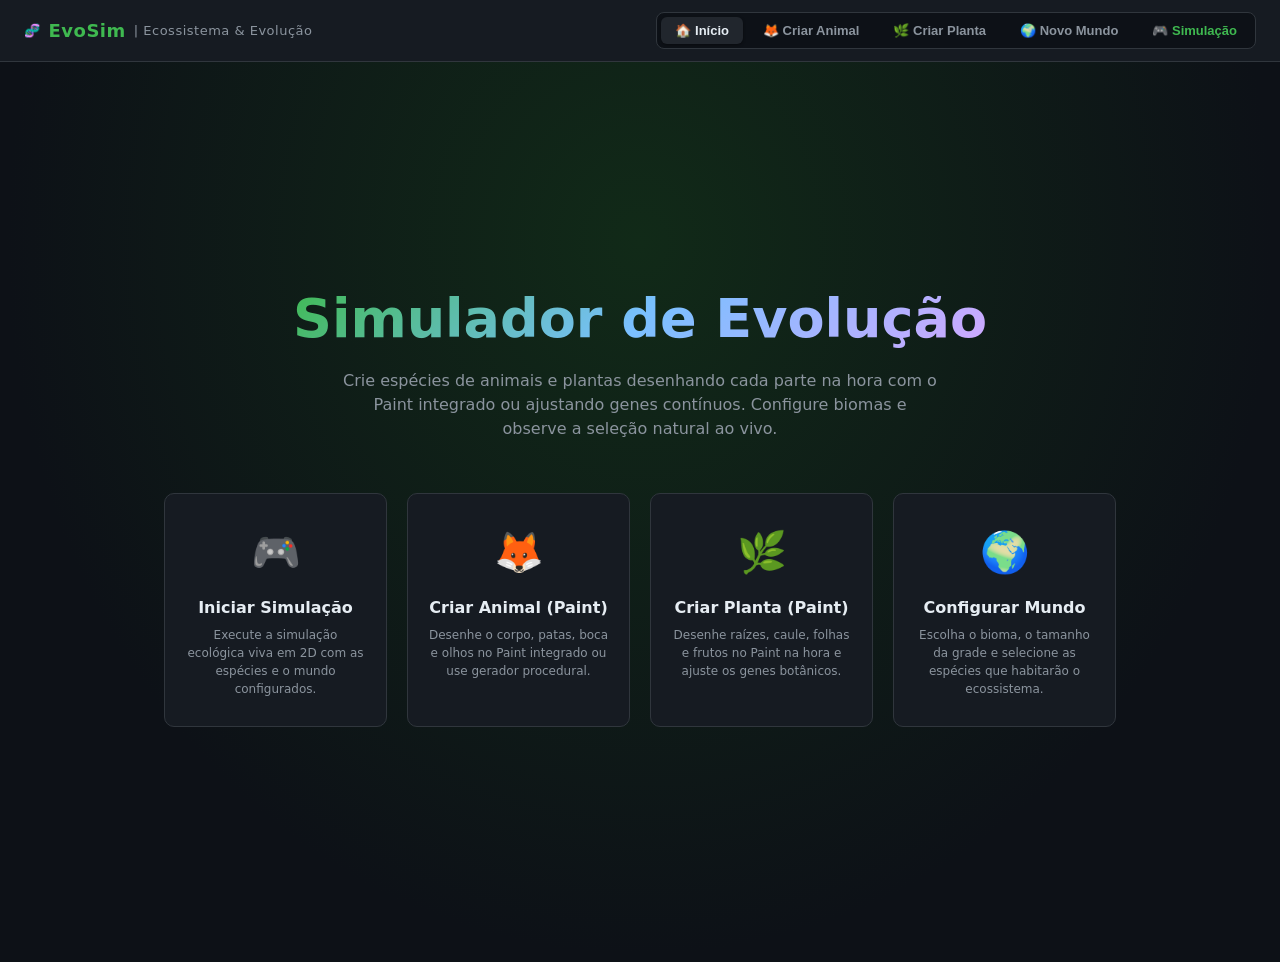
==== web/index.html @ 68567d99 "Adiciona projeto de simulacao de evolucao Co-authored-by: Copilot <223556219+Copilot@users.noreply.g" ====
<!DOCTYPE html>
<html lang="pt-BR">
<head>
  <meta charset="UTF-8" />
  <meta name="viewport" content="width=device-width, initial-scale=1.0" />
  <title>Simulador de Ecossistema e Evolução Natural</title>
  <link rel="stylesheet" href="css/style.css" />
</head>
<body>

  <!-- ════════════════════════════════════════════════
       BARRA DE NAVEGAÇÃO SUPERIOR
  ═════════════════════════════════════════════════ -->
  <header class="top-bar">
    <div class="logo" onclick="showPage('menu')">
      <span>🧬</span> EvoSim
      <span>| Ecossistema & Evolução</span>
    </div>

    <div class="spacer"></div>

    <nav class="nav-tabs">
      <button class="nav-tab-btn active" data-page="menu" onclick="showPage('menu')">
        🏠 Início
      </button>
      <button class="nav-tab-btn" data-page="species" onclick="showPage('species')">
        🦊 Criar Animal
      </button>
      <button class="nav-tab-btn" data-page="plants" onclick="showPage('plants')">
        🌿 Criar Planta
      </button>
      <button class="nav-tab-btn" data-page="world" onclick="showPage('world')">
        🌍 Novo Mundo
      </button>
      <button class="nav-tab-btn" data-page="simulation" onclick="showPage('simulation')" style="color:var(--accent);">
        🎮 Simulação
      </button>
    </nav>
  </header>

  <!-- ════════════════════════════════════════════════
       PÁGINA 1: MENU PRINCIPAL
  ═════════════════════════════════════════════════ -->
  <main id="page-menu" class="page active">
    <div class="menu-hero">
      <h1>Simulador de Evolução</h1>
      <p>Crie espécies de animais e plantas desenhando cada parte na hora com o Paint integrado ou ajustando genes contínuos. Configure biomas e observe a seleção natural ao vivo.</p>
    </div>

    <div class="menu-cards">
      <!-- Card Iniciar Simulação -->
      <div class="menu-card" style="--card-accent:#3fb950" onclick="showPage('simulation')">
        <span class="card-icon">🎮</span>
        <h3>Iniciar Simulação</h3>
        <p>Execute a simulação ecológica viva em 2D com as espécies e o mundo configurados.</p>
      </div>

      <!-- Card Animal -->
      <div class="menu-card" style="--card-accent:#79c0ff" onclick="showPage('species')">
        <span class="card-icon">🦊</span>
        <h3>Criar Animal (Paint)</h3>
        <p>Desenhe o corpo, patas, boca e olhos no Paint integrado ou use gerador procedural.</p>
      </div>

      <!-- Card Planta -->
      <div class="menu-card" style="--card-accent:#56d364" onclick="showPage('plants')">
        <span class="card-icon">🌿</span>
        <h3>Criar Planta (Paint)</h3>
        <p>Desenhe raízes, caule, folhas e frutos no Paint na hora e ajuste os genes botânicos.</p>
      </div>

      <!-- Card Mundo -->
      <div class="menu-card" style="--card-accent:#ffa657" onclick="showPage('world')">
        <span class="card-icon">🌍</span>
        <h3>Configurar Mundo</h3>
        <p>Escolha o bioma, o tamanho da grade e selecione as espécies que habitarão o ecossistema.</p>
      </div>
    </div>
  </main>

  <!-- ════════════════════════════════════════════════
       PÁGINA 2: CRIADOR DE ANIMAIS
  ═════════════════════════════════════════════════ -->
  <section id="page-species" class="page">
    <div class="creator-layout">

      <!-- PAINEL LATERAL -->
      <aside class="sidebar-panel">
        <div class="panel-subnav">
          <button id="btn-animal-tab-attrs" class="active" onclick="switchAnimalSidebarTab('attrs')">
            ⚙️ Atributos
          </button>
          <button id="btn-animal-tab-components" onclick="switchAnimalSidebarTab('components')">
            🎨 Desenhar Partes
          </button>
        </div>

        <div class="sidebar-scroll">

          <!-- SUB-ABA 1: ATRIBUTOS GENÉTICOS -->
          <div id="animal-tab-attrs">
            <div id="animal-attrs">

              <!-- Físico -->
              <div class="attr-group">
                <div class="attr-group-title">🔬 Físico & Metabolismo</div>
                <div class="attr-row">
                  <label>Tamanho <span>50%</span></label>
                  <input type="range" min="0.05" max="1" step="0.01" value="0.5" data-gene="size" />
                </div>
                <div class="attr-row">
                  <label>Velocidade <span>50%</span></label>
                  <input type="range" min="0.05" max="1" step="0.01" value="0.5" data-gene="speed" />
                </div>

                <div class="attr-row">
                  <label>Adaptação Aquática (Nadador) <span>15%</span></label>
                  <input type="range" min="0" max="1" step="0.01" value="0.15" data-gene="aquatic" />
                </div>
                <div class="attr-row">
                  <label>Percepção (Visão) <span>50%</span></label>
                  <input type="range" min="0.05" max="1" step="0.01" value="0.5" data-gene="perception" />
                </div>
                <div class="attr-row">
                  <label>Saúde / Resistência <span>50%</span></label>
                  <input type="range" min="0.05" max="1" step="0.01" value="0.5" data-gene="health" />
                </div>
              </div>

              <!-- Dieta Restrita (Soma 100%) -->
              <div class="attr-group">
                <div class="attr-group-title">🍖 Dieta e Eficiência Digestiva (Soma: <span id="diet-total-label" style="color:var(--accent);">100%</span>)</div>
                <div class="attr-row">
                  <label>Índice Carnívoro <span>30%</span></label>
                  <input type="range" min="0" max="1" step="0.01" value="0.3" data-diet="meat" oninput="updateStrictDietUI('meat', this.value)" />
                </div>
                <div class="attr-row">
                  <label>Índice Vegetal <span>60%</span></label>
                  <input type="range" min="0" max="1" step="0.01" value="0.6" data-diet="plant" oninput="updateStrictDietUI('plant', this.value)" />
                </div>
                <div class="attr-row">
                  <label>Índice Carroceiro (Carcaças) <span>10%</span></label>
                  <input type="range" min="0" max="1" step="0.01" value="0.1" data-diet="carcass" oninput="updateStrictDietUI('carcass', this.value)" />
                </div>
              </div>

              <!-- Comportamento -->
              <div class="attr-group">
                <div class="attr-group-title">🧠 Comportamento & Defesa</div>
                <div class="attr-row">
                  <label>Agressividade (Hipopótamo) <span>30%</span></label>
                  <input type="range" min="0" max="1" step="0.01" value="0.3" data-gene="aggression" />
                </div>
              </div>

              <!-- Reprodução -->
              <div class="attr-group">
                <div class="attr-group-title">🍼 Ciclo Reprodutivo</div>
                <div class="attr-row">
                  <label>Tempo de Gestação <span>40%</span></label>
                  <input type="range" min="0.1" max="1" step="0.01" value="0.4" data-gene="gestation" />
                </div>
                <div class="attr-row">
                  <label>Nº de Filhotes <span>40%</span></label>
                  <input type="range" min="0.1" max="1" step="0.01" value="0.4" data-gene="offspringCount" />
                </div>
              </div>

              <!-- Clima & Visual -->
              <div class="attr-group">
                <div class="attr-group-title">🌡️ Clima e Pigmentação</div>
                <div class="attr-row thermal">
                  <label>Tolerância Térmica <span>🌿 Neutro (0.00)</span></label>
                  <input type="range" min="-1" max="1" step="0.01" value="0" data-gene="thermal" />
                </div>
                <div class="attr-row">
                  <label>Matiz da Cor <span style="color:hsl(120,75%,65%)">120°</span></label>
                  <input type="range" min="0" max="360" step="1" value="120" data-gene="colorHue" />
                </div>
              </div>

            </div>
          </div>

          <!-- SUB-ABA 2: DESENHAR COMPONENTES (PAINT) -->
          <div id="animal-tab-components" style="display:none;">
            <p style="font-size:12px;color:var(--text-muted);margin-bottom:14px;line-height:1.4;">
              Clique em <strong>🎨 Desenhar</strong> para criar qualquer parte no Paint na hora! As partes desenhadas se adaptam dinamicamente aos genes do animal.
            </p>

            <!-- Componente: Corpo -->
            <div class="component-card">
              <div class="component-header">
                <span class="component-title">🟢 Corpo Central</span>
                <span style="font-size:11px;color:var(--accent);">Escalado por Tamanho</span>
              </div>
              <div class="component-body">
                <div class="component-preview-box" id="box-animal-body">
                  <span class="placeholder-icon">🎨</span>
                </div>
                <div class="component-actions">
                  <button class="btn btn-primary btn-sm" onclick="miniPaint.open('animal', 'body', 'Corpo Central')">
                    🎨 Desenhar no Paint
                  </button>
                  <label class="file-upload-btn">
                    📁 PNG
                    <input type="file" id="upload-animal-body" accept="image/*" />
                  </label>
                  <button class="btn btn-secondary btn-sm" onclick="clearComponentImage('animal', 'body')">✕</button>
                </div>
              </div>
            </div>

            <!-- Componente: Membros/Patas -->
            <div class="component-card">
              <div class="component-header">
                <span class="component-title">🦵 Membros / Patas</span>
                <span style="font-size:11px;color:var(--accent);">Escalado por Velocidade</span>
              </div>
              <div class="component-body">
                <div class="component-preview-box" id="box-animal-limbs">
                  <span class="placeholder-icon">🎨</span>
                </div>
                <div class="component-actions">
                  <button class="btn btn-primary btn-sm" onclick="miniPaint.open('animal', 'limbs', 'Membros e Patas')">
                    🎨 Desenhar no Paint
                  </button>
                  <label class="file-upload-btn">
                    📁 PNG
                    <input type="file" id="upload-animal-limbs" accept="image/*" />
                  </label>
                  <button class="btn btn-secondary btn-sm" onclick="clearComponentImage('animal', 'limbs')">✕</button>
                </div>
              </div>
            </div>

            <!-- Componente: Boca/Mandíbula -->
            <div class="component-card">
              <div class="component-header">
                <span class="component-title">👄 Mandíbula / Boca</span>
                <span style="font-size:11px;color:var(--accent);">Escalado por Dieta Carnívora</span>
              </div>
              <div class="component-body">
                <div class="component-preview-box" id="box-animal-jaw">
                  <span class="placeholder-icon">🎨</span>
                </div>
                <div class="component-actions">
                  <button class="btn btn-primary btn-sm" onclick="miniPaint.open('animal', 'jaw', 'Mandíbula e Boca')">
                    🎨 Desenhar no Paint
                  </button>
                  <label class="file-upload-btn">
                    📁 PNG
                    <input type="file" id="upload-animal-jaw" accept="image/*" />
                  </label>
                  <button class="btn btn-secondary btn-sm" onclick="clearComponentImage('animal', 'jaw')">✕</button>
                </div>
              </div>
            </div>

            <!-- Componente: Olhos -->
            <div class="component-card">
              <div class="component-header">
                <span class="component-title">👀 Olhos</span>
                <span style="font-size:11px;color:var(--accent);">Escalado por Percepção</span>
              </div>
              <div class="component-body">
                <div class="component-preview-box" id="box-animal-eyes">
                  <span class="placeholder-icon">🎨</span>
                </div>
                <div class="component-actions">
                  <button class="btn btn-primary btn-sm" onclick="miniPaint.open('animal', 'eyes', 'Olhos')">
                    🎨 Desenhar no Paint
                  </button>
                  <label class="file-upload-btn">
                    📁 PNG
                    <input type="file" id="upload-animal-eyes" accept="image/*" />
                  </label>
                  <button class="btn btn-secondary btn-sm" onclick="clearComponentImage('animal', 'eyes')">✕</button>
                </div>
              </div>
            </div>

            <!-- Componente: Detalhes -->
            <div class="component-card">
              <div class="component-header">
                <span class="component-title">✨ Cobertura / Espinhos</span>
                <span style="font-size:11px;color:var(--accent);">Escalado por Agressividade/Clima</span>
              </div>
              <div class="component-body">
                <div class="component-preview-box" id="box-animal-detail">
                  <span class="placeholder-icon">🎨</span>
                </div>
                <div class="component-actions">
                  <button class="btn btn-primary btn-sm" onclick="miniPaint.open('animal', 'detail', 'Espinhos e Cobertura')">
                    🎨 Desenhar no Paint
                  </button>
                  <label class="file-upload-btn">
                    📁 PNG
                    <input type="file" id="upload-animal-detail" accept="image/*" />
                  </label>
                  <button class="btn btn-secondary btn-sm" onclick="clearComponentImage('animal', 'detail')">✕</button>
                </div>
              </div>
            </div>

          </div>

        </div>

        <!-- CATÁLOGO DE ANIMAIS SALVOS -->
        <div class="saved-section">
          <div class="saved-section-title">
            <span>💾 Animais Salvos</span>
            <span style="color:var(--accent);cursor:pointer;" onclick="randomizeAnimalGenes()">🎲 Sortear</span>
          </div>
          <div class="saved-list" id="saved-animals-list"></div>
        </div>
      </aside>

      <!-- ÁREA DE VISUALIZAÇÃO (CANVAS) -->
      <main class="creator-main">
        <div class="canvas-viewport">
          <span class="canvas-badge">Preview em Tempo Real</span>
          <canvas id="animal-canvas" width="520" height="420"></canvas>
        </div>

        <!-- RODAPÉ DE AÇÕES -->
        <footer class="creator-footer">
          <input type="text" id="animal-name" placeholder="Nome da espécie animal (ex: Predador das Sombras)" maxlength="40" />
          <button class="btn btn-primary" onclick="saveAnimalSpecies()">💾 Salvar Animal</button>
          <button class="btn btn-secondary" onclick="exportAnimalPNG()">🖼️ Exportar Sprite PNG</button>
          <button class="btn btn-secondary btn-sm" onclick="resetAnimalGenes()">🔄 Reset</button>
        </footer>
      </main>

    </div>
  </section>

  <!-- ════════════════════════════════════════════════
       PÁGINA 3: CRIADOR DE PLANTAS
  ═════════════════════════════════════════════════ -->
  <section id="page-plants" class="page">
    <div class="creator-layout">

      <!-- PAINEL LATERAL BOTÂNICO -->
      <aside class="sidebar-panel">
        <div class="panel-subnav">
          <button id="btn-plant-tab-attrs" class="active" onclick="switchPlantSidebarTab('attrs')">
            🌿 Atributos Botânicos
          </button>
          <button id="btn-plant-tab-components" onclick="switchPlantSidebarTab('components')">
            🎨 Desenhar Partes
          </button>
        </div>

        <div class="sidebar-scroll">

          <!-- SUB-ABA 1: GENES DAS PLANTAS -->
          <div id="plant-tab-attrs">
            <div id="plant-attrs">

              <div class="attr-group">
                <div class="attr-group-title">🌱 Morfologia & Crescimento</div>
                <div class="attr-row">
                  <label>Altura / Tamanho <span>50%</span></label>
                  <input type="range" min="0.1" max="1" step="0.01" value="0.5" data-gene="height" />
                </div>
                <div class="attr-row">
                  <label>Eficiência de Raiz (Seca) <span>50%</span></label>
                  <input type="range" min="0.1" max="1" step="0.01" value="0.5" data-gene="rootEfficiency" />
                </div>
                <div class="attr-row">
                  <label>Velocidade de Crescimento <span>50%</span></label>
                  <input type="range" min="0.1" max="1" step="0.01" value="0.5" data-gene="growthSpeed" />
                </div>
              </div>

              <div class="attr-group">
                <div class="attr-group-title">🛡️ Defesa & Adaptação</div>
                <div class="attr-row">
                  <label>Defesa (Espinhos / Toxina) <span>30%</span></label>
                  <input type="range" min="0" max="1" step="0.01" value="0.3" data-gene="defense" />
                </div>
                <div class="attr-row">
                  <label>Resistência a Parasitas <span>50%</span></label>
                  <input type="range" min="0.1" max="1" step="0.01" value="0.5" data-gene="parasiteResistance" />
                </div>
              </div>

              <div class="attr-group">
                <div class="attr-group-title">🍎 Reprodução & Frutos</div>
                <div class="attr-row">
                  <label>Atratividade do Fruto <span>40%</span></label>
                  <input type="range" min="0" max="1" step="0.01" value="0.4" data-gene="fruitAttraction" />
                </div>
              </div>

              <div class="attr-group">
                <div class="attr-group-title">🌡️ Clima & Pigmentação</div>
                <div class="attr-row thermal">
                  <label>Tolerância Térmica <span>🌿 Neutro (0.00)</span></label>
                  <input type="range" min="-1" max="1" step="0.01" value="0" data-gene="thermal" />
                </div>
                <div class="attr-row">
                  <label>Matiz da Folhagem <span style="color:hsl(110,75%,65%)">110°</span></label>
                  <input type="range" min="0" max="360" step="1" value="110" data-gene="colorHue" />
                </div>
              </div>

            </div>
          </div>

          <!-- SUB-ABA 2: DESENHAR COMPONENTES DA PLANTA (PAINT) -->
          <div id="plant-tab-components" style="display:none;">
            <p style="font-size:12px;color:var(--text-muted);margin-bottom:14px;line-height:1.4;">
              Desenhe partes botânicas exclusivas no Paint na hora! As imagens desenhadas serão escaladas conforme a altura, raízes e frutos definidos nos genes.
            </p>

            <!-- Raízes -->
            <div class="component-card">
              <div class="component-header">
                <span class="component-title">🌾 Raízes</span>
                <span style="font-size:11px;color:var(--accent);">Escalado por Eficiência de Raiz</span>
              </div>
              <div class="component-body">
                <div class="component-preview-box" id="box-plant-roots">
                  <span class="placeholder-icon">🌱</span>
                </div>
                <div class="component-actions">
                  <button class="btn btn-primary btn-sm" onclick="miniPaint.open('plant', 'roots', 'Raízes Subterrâneas')">
                    🎨 Desenhar no Paint
                  </button>
                  <label class="file-upload-btn">
                    📁 PNG
                    <input type="file" id="upload-plant-roots" accept="image/*" />
                  </label>
                  <button class="btn btn-secondary btn-sm" onclick="clearComponentImage('plant', 'roots')">✕</button>
                </div>
              </div>
            </div>

            <!-- Caule / Tronco -->
            <div class="component-card">
              <div class="component-header">
                <span class="component-title">🪵 Caule / Tronco</span>
                <span style="font-size:11px;color:var(--accent);">Escalado por Altura</span>
              </div>
              <div class="component-body">
                <div class="component-preview-box" id="box-plant-stem">
                  <span class="placeholder-icon">🌱</span>
                </div>
                <div class="component-actions">
                  <button class="btn btn-primary btn-sm" onclick="miniPaint.open('plant', 'stem', 'Caule e Tronco')">
                    🎨 Desenhar no Paint
                  </button>
                  <label class="file-upload-btn">
                    📁 PNG
                    <input type="file" id="upload-plant-stem" accept="image/*" />
                  </label>
                  <button class="btn btn-secondary btn-sm" onclick="clearComponentImage('plant', 'stem')">✕</button>
                </div>
              </div>
            </div>

            <!-- Folhas / Copa -->
            <div class="component-card">
              <div class="component-header">
                <span class="component-title">🍃 Folhas / Copa</span>
                <span style="font-size:11px;color:var(--accent);">Escalado por Altura e Matiz</span>
              </div>
              <div class="component-body">
                <div class="component-preview-box" id="box-plant-leaves">
                  <span class="placeholder-icon">🌱</span>
                </div>
                <div class="component-actions">
                  <button class="btn btn-primary btn-sm" onclick="miniPaint.open('plant', 'leaves', 'Folhas e Copa')">
                    🎨 Desenhar no Paint
                  </button>
                  <label class="file-upload-btn">
                    📁 PNG
                    <input type="file" id="upload-plant-leaves" accept="image/*" />
                  </label>
                  <button class="btn btn-secondary btn-sm" onclick="clearComponentImage('plant', 'leaves')">✕</button>
                </div>
              </div>
            </div>

            <!-- Espinhos -->
            <div class="component-card">
              <div class="component-header">
                <span class="component-title">🌵 Espinhos / Defesa</span>
                <span style="font-size:11px;color:var(--accent);">Escalado por Defesa</span>
              </div>
              <div class="component-body">
                <div class="component-preview-box" id="box-plant-thorns">
                  <span class="placeholder-icon">🌱</span>
                </div>
                <div class="component-actions">
                  <button class="btn btn-primary btn-sm" onclick="miniPaint.open('plant', 'thorns', 'Espinhos e Toxinas')">
                    🎨 Desenhar no Paint
                  </button>
                  <label class="file-upload-btn">
                    📁 PNG
                    <input type="file" id="upload-plant-thorns" accept="image/*" />
                  </label>
                  <button class="btn btn-secondary btn-sm" onclick="clearComponentImage('plant', 'thorns')">✕</button>
                </div>
              </div>
            </div>

            <!-- Frutos / Flores -->
            <div class="component-card">
              <div class="component-header">
                <span class="component-title">🍎 Frutos / Flores</span>
                <span style="font-size:11px;color:var(--accent);">Escalado por Atratividade</span>
              </div>
              <div class="component-body">
                <div class="component-preview-box" id="box-plant-fruit">
                  <span class="placeholder-icon">🌱</span>
                </div>
                <div class="component-actions">
                  <button class="btn btn-primary btn-sm" onclick="miniPaint.open('plant', 'fruit', 'Frutos e Flores')">
                    🎨 Desenhar no Paint
                  </button>
                  <label class="file-upload-btn">
                    📁 PNG
                    <input type="file" id="upload-plant-fruit" accept="image/*" />
                  </label>
                  <button class="btn btn-secondary btn-sm" onclick="clearComponentImage('plant', 'fruit')">✕</button>
                </div>
              </div>
            </div>

          </div>

        </div>

        <!-- CATÁLOGO DE PLANTAS SALVAS -->
        <div class="saved-section">
          <div class="saved-section-title">
            <span>💾 Plantas Salvas</span>
            <span style="color:var(--accent);cursor:pointer;" onclick="randomizePlantGenes()">🎲 Sortear</span>
          </div>
          <div class="saved-list" id="saved-plants-list"></div>
        </div>
      </aside>

      <!-- ÁREA DE PREVIEW DA PLANTA -->
      <main class="creator-main">
        <div class="canvas-viewport">
          <span class="canvas-badge">Preview Botânico</span>
          <canvas id="plant-canvas" width="520" height="420"></canvas>
        </div>

        <!-- RODAPÉ -->
        <footer class="creator-footer">
          <input type="text" id="plant-name" placeholder="Nome da planta (ex: Carvalho Espinhoso)" maxlength="40" />
          <button class="btn btn-primary" onclick="savePlantSpecies()">💾 Salvar Planta</button>
          <button class="btn btn-secondary" onclick="exportPlantPNG()">🖼️ Exportar Sprite PNG</button>
          <button class="btn btn-secondary btn-sm" onclick="resetPlantGenes()">🔄 Reset</button>
        </footer>
      </main>

    </div>
  </section>

  <!-- ════════════════════════════════════════════════
       PÁGINA 4: CONFIGURAÇÃO DE MUNDOS NOVOS
  ═════════════════════════════════════════════════ -->
  <section id="page-world" class="page">
    <div class="content">
      <div class="world-container">

        <h2 style="font-size:20px;font-weight:800;margin-bottom:8px;">🌍 Configurar Novo Mundo</h2>
        <p style="color:var(--text-muted);font-size:13px;margin-bottom:24px;">
          Selecione o bioma base, defina os parâmetros ambientais e selecione as espécies iniciais criadas que habitarão o ecossistema.
        </p>

        <!-- 1. BIOMAS -->
        <p style="font-size:12px;font-weight:700;color:var(--text-dim);text-transform:uppercase;letter-spacing:.8px;margin-bottom:12px;">
          1. Escolha o Bioma Inicial
        </p>
        <div class="world-grid" id="world-grid"></div>

        <!-- 2. PARÂMETROS AMBIENTAIS -->
        <div class="world-config">
          <h3>2. Parâmetros Ambientais</h3>

          <div class="cfg-row">
            <label>Tamanho da Grade 2D</label>
            <input type="range" id="world-size" min="20" max="300" value="50" step="5" />
            <span class="cfg-val" id="world-size-val">50</span>
            <span class="cfg-unit">células</span>
          </div>

          <div class="cfg-row">
            <label>Duração das Estações</label>
            <input type="range" id="world-season-length" min="30" max="360" value="120" step="10" />
            <span class="cfg-val" id="world-season-length-val">120</span>
            <span class="cfg-unit">ticks</span>
          </div>
        </div>

        <!-- 3. INDIVÍDUOS POR ESPÉCIE & CALIBRAÇÃO TRÓFICA -->
        <div class="world-config">
          <div style="display:flex;align-items:center;justify-content:space-between;margin-bottom:16px;flex-wrap:wrap;gap:10px;">
            <div style="display:flex;align-items:center;gap:12px;flex-wrap:wrap;">
              <h3 style="margin:0;">3. Quantidade de Indivíduos por Espécie</h3>
              <button type="button" class="btn btn-secondary btn-sm" onclick="autoBalanceTrophicPopulations()" style="border-color:var(--accent);color:var(--accent);">
                ⚖️ Auto-Equilíbrio Trófico
              </button>
            </div>
            <div style="display:flex;gap:12px;font-size:12px;">
              <span>🦊 Total Animais: <strong id="total-animals-badge" style="color:var(--accent);">0</strong></span>
              <span>🌿 Total Plantas: <strong id="total-plants-badge" style="color:var(--accent);">0</strong></span>
            </div>
          </div>

          <!-- SUB-SEÇÃO: ANIMAIS -->
          <div class="species-population-section" style="margin-bottom:24px;">
            <div class="species-section-header">
              <div class="species-section-title">
                <span>🦊 População de Animais</span>
                <span class="species-total-badge" id="subtotal-animals-badge">0 indivíduos</span>
              </div>
              <div class="species-quick-actions">
                <button type="button" class="btn-mini" onclick="adjustAllSpeciesCounts('animal', 5)">+5 Todos</button>
                <button type="button" class="btn-mini" onclick="adjustAllSpeciesCounts('animal', -5)">-5 Todos</button>
                <button type="button" class="btn-mini" onclick="resetSpeciesCountsToDefault('animal')">Padrão</button>
                <button type="button" class="btn-mini" onclick="zeroAllSpeciesCounts('animal')">Zerar</button>
              </div>
            </div>
            <div class="species-count-list" id="world-animals-counts-list"></div>
          </div>

          <!-- SUB-SEÇÃO: PLANTAS -->
          <div class="species-population-section">
            <div class="species-section-header">
              <div class="species-section-title">
                <span>🌿 População de Plantas</span>
                <span class="species-total-badge" id="subtotal-plants-badge">0 vegetais</span>
              </div>
              <div class="species-quick-actions">
                <button type="button" class="btn-mini" onclick="adjustAllSpeciesCounts('plant', 10)">+10 Todas</button>
                <button type="button" class="btn-mini" onclick="adjustAllSpeciesCounts('plant', -10)">-10 Todas</button>
                <button type="button" class="btn-mini" onclick="resetSpeciesCountsToDefault('plant')">Padrão</button>
                <button type="button" class="btn-mini" onclick="zeroAllSpeciesCounts('plant')">Zerar</button>
              </div>
            </div>
            <div class="species-count-list" id="world-plants-counts-list"></div>
          </div>

        </div>

        <!-- BOTÃO DE INICIAR -->
        <div style="display:flex;justify-content:center;padding:10px 0 30px;">
          <button class="btn btn-primary" style="font-size:15px;padding:12px 36px;" onclick="saveAndStartWorld()">
            🚀 Iniciar Simulação Agora
          </button>
        </div>

      </div>
    </div>
  </section>

  <!-- ════════════════════════════════════════════════
       PÁGINA 5: SIMULAÇÃO ECOLÓGICA EM TEMPO REAL
  ═════════════════════════════════════════════════ -->
  <section id="page-simulation" class="page">
    <!-- BARRA DE CONTROLE DA SIMULAÇÃO -->
    <div class="sim-header">
      <div class="sim-controls">
        <button id="btn-sim-play" class="btn btn-secondary btn-sm" onclick="togglePlayPause()">
          ⏸️ Pausar
        </button>

        <div class="speed-group">
          <button class="speed-btn active" data-speed="1" onclick="setSimSpeed(1)">1x</button>
          <button class="speed-btn" data-speed="2" onclick="setSimSpeed(2)">2x</button>
          <button class="speed-btn" data-speed="5" onclick="setSimSpeed(5)">5x</button>
          <button class="speed-btn" data-speed="10" onclick="setSimSpeed(10)">10x</button>
        </div>

        <!-- CONTROLES DE ZOOM E CÂMERA -->
        <div class="zoom-group">
          <button class="btn btn-secondary btn-sm" onclick="simCamera.zoomOut()" title="Diminuir Zoom">🔍 -</button>
          <span class="zoom-badge" id="sim-zoom-badge">100%</span>
          <button class="btn btn-secondary btn-sm" onclick="simCamera.zoomIn()" title="Aumentar Zoom">🔍 +</button>
          <button class="btn btn-secondary btn-sm" onclick="simCamera.fitToScreen()" title="Enquadrar Mapa">⛶ Ajustar</button>
          <button class="btn btn-secondary btn-sm" onclick="simCamera.resetZoom()" title="Tamanho Real (100%)">1:1</button>
        </div>

        <button class="btn btn-secondary btn-sm" onclick="analyticsModal.open('phylo')">
          🌳 Árvore Filogenética
        </button>
        <button class="btn btn-secondary btn-sm" onclick="analyticsModal.open('pop')">
          📊 Gráficos & Mutações
        </button>

        <button class="btn btn-secondary btn-sm" onclick="simFastForward()">
          ⏩ +50 Ticks
        </button>

        <button class="btn btn-secondary btn-sm" onclick="resetSimulation()">
          🔄 Reiniciar
        </button>
        <!-- BOTÃO DE ATIVAR/DESATIVAR GRADE -->
        <button id="btn-toggle-grid" class="btn btn-secondary btn-sm active" onclick="engine.toggleGridLines()" title="Ocultar/Exibir Linhas da Grade">
          🔲 Grade
        </button>
      </div>

      <div class="sim-badges">
        <span class="sim-badge" id="sim-season-badge">🌸 Primavera</span>
        <span class="sim-badge" id="sim-gen-badge">Geração 1</span>
      </div>

      <div class="sim-stats-strip">
        <span>🦊 Vivos: <strong id="stat-animals-count">0</strong></span>
        <span>🌿 Plantas: <strong id="stat-plants-count">0</strong></span>
        <span>🥩 Carcaças: <strong id="stat-carcasses-count">0</strong></span>
      </div>

      <button class="btn-back" onclick="showPage('menu')">← Menu</button>
    </div>

    <!-- CORPO DA SIMULAÇÃO -->
    <div class="sim-body">
      <!-- ÁREA DE CANVAS 2D -->
      <div class="sim-canvas-area">
        <canvas id="sim-canvas"></canvas>
      </div>

      <!-- PAINEL LATERAL DE INSPEÇÃO E LEGENDA -->
      <aside class="sim-sidebar">
        <h3>🔍 Inspetor de Entidades</h3>
        <div class="inspector-card" id="sim-inspector">
          <span style="color:var(--text-dim);font-size:12px;">Clique em um animal ou planta na tela para inspecionar seus genes, energia e comportamento em tempo real.</span>
        </div>

        <h3 style="margin-top:16px;">📊 Censo por Espécie</h3>
        <div class="species-census-box" id="sim-species-census">
          <span style="color:var(--text-dim);font-size:11px;">Carregando censo populacional...</span>
        </div>

        <h3 style="margin-top:16px;">📖 Guia Ecológico</h3>
        <div style="font-size:12px;color:var(--text-muted);display:flex;flex-direction:column;gap:8px;line-height:1.4;">
          <div><strong style="color:var(--text-main);">🌿 Herbívoros:</strong> Buscam plantas para se alimentar. Cuidado com sobrepastoreio: plantas pastadas até a raiz morrem!</div>
          <div><strong style="color:var(--text-main);">🐺 Carnívoros:</strong> Caçam presas ou comem carcaças. O canibalismo transmite Príons neurodegenerativos.</div>
          <div><strong style="color:var(--text-main);">🍼 Reprodução:</strong> Requer energia alta e gestação contínua. Em escassez de recursos, fêmeas abortam espontaneamente.</div>
          <div><strong style="color:var(--text-main);">🥩 Carcaças:</strong> Enriquecem o solo com biomassa que é mineralizada em nitrogênio para as plantas.</div>
          <div><strong style="color:var(--text-main);">❄️ Estações:</strong> O inverno reduz drasticamente o sol e a chuva, testando a resiliência térmica dos seres.</div>
        </div>
      </aside>
    </div>
  </section>

  <!-- ════════════════════════════════════════════════
       MODAL: MINI PAINT INTEGRADO
  ═════════════════════════════════════════════════ -->
  <div id="paint-modal" class="paint-modal-overlay">
    <div class="paint-dialog">
      <div class="paint-header">
        <h3 id="paint-modal-title">🎨 Desenhar Componente</h3>
        <button class="btn-back" onclick="miniPaint.close()">✕ Fechar</button>
      </div>

      <div class="paint-body">
        <div class="paint-canvas-wrapper">
          <canvas id="paint-canvas"></canvas>
        </div>

        <div class="paint-toolbox">
          <div>
            <div class="paint-toolbox-title">Ferramentas</div>
            <div class="paint-tools-row">
              <button class="paint-tool-btn active" data-tool="brush" onclick="miniPaint.setTool('brush')">
                ✏️ Pincel
              </button>
              <button class="paint-tool-btn" data-tool="eraser" onclick="miniPaint.setTool('eraser')">
                🧽 Borracha
              </button>
              <button class="paint-tool-btn" data-tool="fill" onclick="miniPaint.setTool('fill')">
                🪣 Balde
              </button>
            </div>
          </div>

          <div>
            <div class="paint-toolbox-title">Espessura do Traço</div>
            <div class="paint-sizes-row">
              <button class="paint-size-btn" data-size="1" onclick="miniPaint.setBrushSize(1)">1px</button>
              <button class="paint-size-btn active" data-size="3" onclick="miniPaint.setBrushSize(3)">3px</button>
              <button class="paint-size-btn" data-size="6" onclick="miniPaint.setBrushSize(6)">6px</button>
              <button class="paint-size-btn" data-size="12" onclick="miniPaint.setBrushSize(12)">12px</button>
            </div>
          </div>

          <div>
            <div class="paint-toolbox-title">Paleta de Cores</div>
            <div class="paint-palette">
              <div class="paint-palette-color" style="background:#3fb950" data-color="#3fb950" onclick="miniPaint.setColor('#3fb950')"></div>
              <div class="paint-palette-color" style="background:#238636" data-color="#238636" onclick="miniPaint.setColor('#238636')"></div>
              <div class="paint-palette-color" style="background:#8b5a2b" data-color="#8b5a2b" onclick="miniPaint.setColor('#8b5a2b')"></div>
              <div class="paint-palette-color" style="background:#4a2c11" data-color="#4a2c11" onclick="miniPaint.setColor('#4a2c11')"></div>
              <div class="paint-palette-color" style="background:#f78166" data-color="#f78166" onclick="miniPaint.setColor('#f78166')"></div>
              <div class="paint-palette-color" style="background:#da3633" data-color="#da3633" onclick="miniPaint.setColor('#da3633')"></div>
              <div class="paint-palette-color" style="background:#ffa657" data-color="#ffa657" onclick="miniPaint.setColor('#ffa657')"></div>
              <div class="paint-palette-color" style="background:#e3b341" data-color="#e3b341" onclick="miniPaint.setColor('#e3b341')"></div>
              <div class="paint-palette-color" style="background:#79c0ff" data-color="#79c0ff" onclick="miniPaint.setColor('#79c0ff')"></div>
              <div class="paint-palette-color" style="background:#1f6feb" data-color="#1f6feb" onclick="miniPaint.setColor('#1f6feb')"></div>
              <div class="paint-palette-color" style="background:#d2a8ff" data-color="#d2a8ff" onclick="miniPaint.setColor('#d2a8ff')"></div>
              <div class="paint-palette-color" style="background:#ffffff" data-color="#ffffff" onclick="miniPaint.setColor('#ffffff')"></div>
              <div class="paint-palette-color" style="background:#8b949e" data-color="#8b949e" onclick="miniPaint.setColor('#8b949e')"></div>
              <div class="paint-palette-color" style="background:#0d1117" data-color="#0d1117" onclick="miniPaint.setColor('#0d1117')"></div>
            </div>
            <div class="paint-color-custom">
              <input type="color" id="paint-color-picker" value="#3fb950" />
              <span style="font-size:11px;color:var(--text-muted);">Cor personalizada</span>
            </div>
          </div>

          <div style="display:flex;gap:8px;margin-top:6px;">
            <button class="btn btn-secondary btn-sm" onclick="miniPaint.undo()">↩️ Desfazer</button>
            <button class="btn btn-danger btn-sm" onclick="miniPaint.clear()">🗑️ Limpar</button>
          </div>
        </div>
      </div>

      <div class="paint-footer">
        <button class="btn btn-secondary btn-sm" onclick="miniPaint.close()">Cancelar</button>
        <button class="btn btn-primary" onclick="miniPaint.apply()">
          💾 Aplicar ao Componente
        </button>
      </div>
    </div>
  </div>

  <!-- ════════════════════════════════════════════════
       MODAL DE EXTINÇÃO POPULACIONAL (3 OPÇÕES CLARAS)
  ═════════════════════════════════════════════════ -->
  <div id="extinction-modal" class="extinction-modal-overlay">
    <div class="extinction-dialog">
      <h2>⚠️ Extinção de População</h2>
      <p>
        Todos os animais do ecossistema sucumbiram na <strong id="extinction-gen">1</strong>ª geração (após <span id="extinction-ticks">0</span> ticks de simulação).
        O colapso da teia trófica encerrou esta linhagem viva. O que deseja fazer a seguir?
      </p>
      <div class="extinction-actions">
        <button class="btn btn-primary" onclick="goToWorldCreatorFromExtinction()">
          🌍 Criar Novo Mundo
        </button>
        <button class="btn btn-secondary" onclick="resetSimulationFromExtinction()">
          🔄 Reiniciar Mundo
        </button>
        <button class="btn btn-secondary" onclick="viewAnalyticsFromExtinction()">
          📊 Observar Gráficos & Linhagens
        </button>
      </div>
    </div>
  </div>

  <!-- ════════════════════════════════════════════════
       MODAL DE CIÊNCIA: ÁRVORE FILOGENÉTICA E GRÁFICOS
  ═════════════════════════════════════════════════ -->
  <div id="analytics-modal" class="analytics-modal-overlay">
    <div class="analytics-dialog">
      <div class="analytics-header">
        <div class="analytics-tabs">
          <button class="analytics-tab-btn active" data-tab="phylo" onclick="analyticsModal.switchTab('phylo')">
            🌳 Árvore Filogenética
          </button>
          <button class="analytics-tab-btn" data-tab="pop" onclick="analyticsModal.switchTab('pop')">
            📈 Dinâmica Populacional
          </button>
          <button class="analytics-tab-btn" data-tab="genes" onclick="analyticsModal.switchTab('genes')">
            🧬 Trajetória de Genes & Mutações
          </button>
        </div>

        <div id="analytics-gene-selector-wrap" style="display:none;align-items:center;gap:8px;margin-left:auto;margin-right:16px;">
          <span style="font-size:11px;color:var(--text-muted);">Espécie:</span>
          <select id="analytics-gene-species-select" onchange="analyticsModal.onGeneSpeciesChange(this.value)" class="analytics-select"></select>
        </div>

        <button class="btn-back" onclick="analyticsModal.close()">✕ Fechar</button>
      </div>

      <div class="analytics-body">
        <canvas id="analytics-canvas" width="860" height="460"></canvas>
      </div>
    </div>
  </div>

  <!-- TOAST DE FEEDBACK -->
  <div id="toast"></div>

  <!-- SCRIPTS DO SISTEMA -->
  <script src="js/renderer.js"></script>
  <script src="js/paint.js"></script>
  <script src="js/simulation.js"></script>
  <script src="js/analytics.js"></script>
  <script src="js/app.js"></script>
</body>
</html>
---- web/css/style.css ----
/* ====================================================
   SIMULADOR DE EVOLUÇÃO — ESTILOS COMPLETOS
   ==================================================== */

*, *::before, *::after { box-sizing: border-box; margin: 0; padding: 0; }

:root {
  --bg-dark:     #0d1117;
  --bg-panel:    #161b22;
  --bg-card:     #21262d;
  --bg-hover:    #30363d;
  --border:      #30363d;
  --border-light:#484f58;
  --accent:      #3fb950;
  --accent-dim:  #238636;
  --accent-leaf: #56d364;
  --accent-hot:  #f78166;
  --accent-cold: #79c0ff;
  --accent-warm: #ffa657;
  --accent-purp: #d2a8ff;
  --text-main:   #e6edf3;
  --text-muted:  #8b949e;
  --text-dim:    #545d68;
  --radius:      10px;
  --shadow:      0 8px 30px rgba(0,0,0,0.5);
}

body {
  background: var(--bg-dark);
  color: var(--text-main);
  font-family: 'Segoe UI', system-ui, -apple-system, sans-serif;
  font-size: 14px;
  line-height: 1.5;
  min-height: 100vh;
  overflow-x: hidden;
}

/* ── Páginas ────────────────────────────────────────── */
.page { display: none; min-height: 100vh; }
.page.active { display: flex; flex-direction: column; }

/* ── Barra Superior ─────────────────────────────────── */
.top-bar {
  display: flex;
  align-items: center;
  gap: 14px;
  padding: 12px 24px;
  background: var(--bg-panel);
  border-bottom: 1px solid var(--border);
  position: sticky;
  top: 0;
  z-index: 100;
}
.top-bar .logo {
  font-size: 18px;
  font-weight: 800;
  color: var(--accent);
  letter-spacing: .5px;
  cursor: pointer;
  display: flex;
  align-items: center;
  gap: 8px;
}
.top-bar .logo span {
  color: var(--text-muted);
  font-weight: 400;
  font-size: 13px;
}
.top-bar .spacer { flex: 1; }

.nav-tabs {
  display: flex;
  gap: 6px;
  background: var(--bg-dark);
  padding: 4px;
  border-radius: 8px;
  border: 1px solid var(--border);
}
.nav-tab-btn {
  background: none;
  border: none;
  color: var(--text-muted);
  padding: 6px 14px;
  border-radius: 6px;
  font-size: 13px;
  font-weight: 600;
  cursor: pointer;
  transition: all .15s;
  display: flex;
  align-items: center;
  gap: 6px;
}
.nav-tab-btn:hover { color: var(--text-main); }
.nav-tab-btn.active {
  background: var(--bg-card);
  color: var(--text-main);
  box-shadow: 0 1px 3px rgba(0,0,0,0.4);
}

.btn-back {
  background: none;
  border: 1px solid var(--border);
  color: var(--text-muted);
  padding: 6px 14px;
  border-radius: 6px;
  cursor: pointer;
  font-size: 13px;
  transition: all .15s;
}
.btn-back:hover { border-color: var(--accent); color: var(--accent); }

/* ── Botões ─────────────────────────────────────────── */
.btn {
  display: inline-flex;
  align-items: center;
  justify-content: center;
  gap: 7px;
  padding: 8px 16px;
  border-radius: 8px;
  border: 1px solid transparent;
  cursor: pointer;
  font-size: 13px;
  font-weight: 600;
  transition: all .15s;
}
.btn-primary   { background: var(--accent-dim); color: #fff; }
.btn-primary:hover   { background: var(--accent); }
.btn-secondary { background: var(--bg-card); color: var(--text-main); border-color: var(--border); }
.btn-secondary:hover { border-color: var(--text-muted); background: var(--bg-hover); }
.btn-leaf      { background: #1f6feb; color: #fff; }
.btn-leaf:hover      { background: #388bfd; }
.btn-danger    { background: #490202; color: #f78166; border-color: #6e1111; }
.btn-danger:hover    { background: #6e1111; color: #fff; }
.btn-sm { padding: 5px 10px; font-size: 12px; }

/* ── MENU PRINCIPAL (HERO) ─────────────────────────── */
#page-menu {
  align-items: center;
  justify-content: center;
  background: radial-gradient(ellipse at 50% 20%, #112a18 0%, var(--bg-dark) 70%);
}

.menu-hero {
  text-align: center;
  padding: 40px 20px 32px;
}
.menu-hero h1 {
  font-size: clamp(32px, 6vw, 54px);
  font-weight: 900;
  background: linear-gradient(135deg, var(--accent) 0%, #79c0ff 50%, #d2a8ff 100%);
  -webkit-background-clip: text;
  -webkit-text-fill-color: transparent;
  background-clip: text;
  margin-bottom: 10px;
}
.menu-hero p {
  color: var(--text-muted);
  font-size: 16px;
  max-width: 600px;
  margin: 0 auto;
}

.menu-cards {
  display: flex;
  gap: 20px;
  flex-wrap: wrap;
  justify-content: center;
  padding: 20px 24px 60px;
  max-width: 1000px;
  width: 100%;
}

.menu-card {
  flex: 1;
  min-width: 220px;
  max-width: 240px;
  background: var(--bg-panel);
  border: 1px solid var(--border);
  border-radius: var(--radius);
  padding: 28px 20px;
  text-align: center;
  cursor: pointer;
  transition: all .2s cubic-bezier(0.16, 1, 0.3, 1);
  position: relative;
  overflow: hidden;
}
.menu-card::before {
  content: '';
  position: absolute;
  top: 0; left: 0; right: 0;
  height: 3px;
  background: var(--card-accent, var(--accent));
  opacity: 0;
  transition: opacity .2s;
}
.menu-card:hover {
  border-color: var(--card-accent, var(--accent));
  transform: translateY(-4px);
  box-shadow: var(--shadow);
}
.menu-card:hover::before { opacity: 1; }
.menu-card .card-icon { font-size: 40px; margin-bottom: 14px; display: block; }
.menu-card h3 { font-size: 16px; font-weight: 700; margin-bottom: 6px; }
.menu-card p  { font-size: 12px; color: var(--text-muted); line-height: 1.5; }

/* ── LAYOUT DE CRIAÇÃO (ESPECIES / PLANTAS) ────────── */
.creator-layout {
  display: grid;
  grid-template-columns: 380px 1fr;
  flex: 1;
  height: calc(100vh - 61px);
  overflow: hidden;
}

@media (max-width: 900px) {
  .creator-layout {
    grid-template-columns: 1fr;
    height: auto;
    overflow-y: auto;
  }
}

.sidebar-panel {
  background: var(--bg-panel);
  border-right: 1px solid var(--border);
  display: flex;
  flex-direction: column;
  height: 100%;
  overflow: hidden;
}

.panel-subnav {
  display: flex;
  border-bottom: 1px solid var(--border);
  background: var(--bg-dark);
}
.panel-subnav button {
  flex: 1;
  padding: 10px;
  background: none;
  border: none;
  color: var(--text-muted);
  font-size: 12px;
  font-weight: 700;
  text-transform: uppercase;
  letter-spacing: .6px;
  cursor: pointer;
  transition: all .15s;
  border-bottom: 2px solid transparent;
}
.panel-subnav button.active {
  color: var(--accent);
  border-bottom-color: var(--accent);
  background: var(--bg-panel);
}

.sidebar-scroll {
  flex: 1;
  overflow-y: auto;
  padding: 14px 18px;
}

.attr-group {
  margin-bottom: 18px;
}
.attr-group-title {
  font-size: 11px;
  font-weight: 700;
  color: var(--text-dim);
  text-transform: uppercase;
  letter-spacing: 1px;
  margin-bottom: 10px;
  display: flex;
  align-items: center;
  gap: 6px;
}
.attr-row {
  margin-bottom: 12px;
}
.attr-row label {
  display: flex;
  justify-content: space-between;
  font-size: 13px;
  font-weight: 500;
  margin-bottom: 5px;
}
.attr-row label span {
  color: var(--accent);
  font-weight: 700;
  font-variant-numeric: tabular-nums;
  font-size: 12px;
}
.attr-row input[type=range] {
  width: 100%;
  height: 5px;
  background: var(--bg-dark);
  border-radius: 3px;
  accent-color: var(--accent);
  cursor: pointer;
  outline: none;
}
.attr-row.thermal input[type=range] { accent-color: var(--thermal-color, var(--accent)); }

/* ── COMPONENTES / IMPORTAÇÃO DE IMAGENS ───────────── */
.component-card {
  background: var(--bg-card);
  border: 1px solid var(--border);
  border-radius: 8px;
  padding: 12px;
  margin-bottom: 12px;
  transition: border-color .15s;
}
.component-card:hover { border-color: var(--border-light); }
.component-header {
  display: flex;
  align-items: center;
  justify-content: space-between;
  margin-bottom: 8px;
}
.component-title {
  font-size: 13px;
  font-weight: 700;
  display: flex;
  align-items: center;
  gap: 6px;
}
.component-body {
  display: flex;
  align-items: center;
  gap: 12px;
}
.component-preview-box {
  width: 52px;
  height: 52px;
  border-radius: 6px;
  background: var(--bg-dark);
  border: 1px dashed var(--border);
  display: flex;
  align-items: center;
  justify-content: center;
  overflow: hidden;
  flex-shrink: 0;
}
.component-preview-box img {
  max-width: 100%;
  max-height: 100%;
  object-fit: contain;
}
.component-preview-box .placeholder-icon {
  font-size: 20px;
  color: var(--text-dim);
}
.component-actions {
  flex: 1;
  display: flex;
  flex-wrap: wrap;
  gap: 6px;
}
.file-upload-btn {
  position: relative;
  overflow: hidden;
  display: inline-flex;
  align-items: center;
  gap: 5px;
  padding: 5px 10px;
  font-size: 12px;
  font-weight: 600;
  background: var(--bg-panel);
  border: 1px solid var(--border);
  border-radius: 6px;
  color: var(--text-main);
  cursor: pointer;
  transition: all .15s;
}
.file-upload-btn:hover { border-color: var(--accent); color: var(--accent); }
.file-upload-btn input[type=file] {
  position: absolute;
  top: 0; left: 0; right: 0; bottom: 0;
  opacity: 0;
  cursor: pointer;
  font-size: 100px;
}

/* ── PAINEL PRINCIPAL (CANVAS PREVIEW) ─────────────── */
.creator-main {
  display: flex;
  flex-direction: column;
  height: 100%;
  background: var(--bg-dark);
  overflow: hidden;
}

.canvas-viewport {
  flex: 1;
  display: flex;
  align-items: center;
  justify-content: center;
  position: relative;
  padding: 20px;
  background: radial-gradient(circle at center, #112014 0%, var(--bg-dark) 75%);
}

.canvas-viewport canvas {
  border: 1px solid var(--border);
  border-radius: var(--radius);
  background: #09130c;
  box-shadow: var(--shadow);
  max-width: 100%;
  max-height: 100%;
}

.canvas-badge {
  position: absolute;
  top: 30px;
  left: 50%;
  transform: translateX(-50%);
  background: rgba(13, 17, 23, 0.85);
  border: 1px solid var(--border);
  padding: 4px 12px;
  border-radius: 20px;
  font-size: 11px;
  color: var(--text-muted);
  text-transform: uppercase;
  letter-spacing: .8px;
  pointer-events: none;
}

.creator-footer {
  padding: 14px 20px;
  background: var(--bg-panel);
  border-top: 1px solid var(--border);
  display: flex;
  align-items: center;
  gap: 10px;
  flex-wrap: wrap;
}
.creator-footer input[type=text] {
  flex: 1;
  min-width: 200px;
  background: var(--bg-dark);
  border: 1px solid var(--border);
  border-radius: 8px;
  color: var(--text-main);
  padding: 9px 14px;
  font-size: 14px;
  outline: none;
  transition: border-color .15s;
}
.creator-footer input[type=text]:focus { border-color: var(--accent); }

/* ── CATÁLOGO DE ESPÉCIES SALVAS ───────────────────── */
.saved-section {
  padding: 14px 18px;
  border-top: 1px solid var(--border);
  background: var(--bg-panel);
}
.saved-section-title {
  font-size: 11px;
  font-weight: 700;
  color: var(--text-dim);
  text-transform: uppercase;
  letter-spacing: 1px;
  margin-bottom: 8px;
  display: flex;
  justify-content: space-between;
}
.saved-list {
  display: flex;
  flex-direction: column;
  gap: 6px;
  max-height: 160px;
  overflow-y: auto;
}
.saved-item {
  display: flex;
  align-items: center;
  gap: 8px;
  padding: 6px 10px;
  background: var(--bg-card);
  border: 1px solid var(--border);
  border-radius: 6px;
  font-size: 12px;
}
.saved-item img {
  border-radius: 4px;
  flex-shrink: 0;
  background: #09130c;
  border: 1px solid var(--border);
}
.saved-item .saved-name { flex: 1; font-weight: 600; white-space: nowrap; overflow: hidden; text-overflow: ellipsis; }

/* ── CRIADOR DE MUNDOS ─────────────────────────────── */
#page-world .content {
  flex: 1;
  padding: 28px;
  overflow-y: auto;
}
.world-container {
  max-width: 960px;
  margin: 0 auto;
}

.world-grid {
  display: grid;
  grid-template-columns: repeat(auto-fill, minmax(210px, 1fr));
  gap: 16px;
  margin-bottom: 24px;
}
.world-card {
  background: var(--bg-panel);
  border: 2px solid var(--border);
  border-radius: var(--radius);
  overflow: hidden;
  cursor: pointer;
  transition: all .18s;
  position: relative;
}
.world-card:hover { border-color: var(--accent); transform: translateY(-2px); box-shadow: var(--shadow); }
.world-card.sel   { border-color: var(--accent); box-shadow: 0 0 0 3px rgba(63,185,80,.25); }
.world-card canvas { display: block; width: 100%; aspect-ratio: 16 / 10; object-fit: cover; }
.world-card-info { padding: 10px 14px; }
.world-card-info h4 { font-size: 14px; font-weight: 700; margin-bottom: 2px; }
.world-card-info p { font-size: 11px; color: var(--text-muted); }

.world-card .badge-placeholder {
  position: absolute;
  top: 8px; right: 8px;
  background: rgba(0,0,0,0.75);
  color: var(--accent-warm);
  font-size: 10px;
  font-weight: 700;
  padding: 2px 7px;
  border-radius: 12px;
  letter-spacing: .5px;
  border: 1px solid rgba(255,166,87,0.3);
}

.world-config {
  background: var(--bg-panel);
  border: 1px solid var(--border);
  border-radius: var(--radius);
  padding: 22px 24px;
  margin-bottom: 24px;
}
.world-config h3 {
  font-size: 13px;
  font-weight: 700;
  color: var(--text-muted);
  text-transform: uppercase;
  letter-spacing: .8px;
  margin-bottom: 16px;
}
.cfg-row {
  display: flex;
  align-items: center;
  gap: 14px;
  margin-bottom: 14px;
}
.cfg-row label {
  width: 180px;
  font-size: 13px;
  font-weight: 600;
  flex-shrink: 0;
}
.cfg-row input[type=range] {
  flex: 1;
  height: 5px;
  accent-color: var(--accent);
}
.cfg-row .cfg-val {
  width: 45px;
  text-align: right;
  color: var(--accent);
  font-weight: 700;
  font-size: 13px;
}
.cfg-row .cfg-unit {
  width: 70px;
  font-size: 12px;
  color: var(--text-dim);
}

/* ── CONTROLE DE INDIVÍDUOS POR ESPÉCIE ─────────────── */
.species-population-section {
  display: flex;
  flex-direction: column;
  gap: 12px;
}
.species-section-header {
  display: flex;
  align-items: center;
  justify-content: space-between;
  padding-bottom: 8px;
  border-bottom: 1px solid var(--border);
  margin-bottom: 8px;
}
.species-section-title {
  display: flex;
  align-items: center;
  gap: 8px;
  font-size: 13px;
  font-weight: 700;
  color: var(--text-main);
}
.species-total-badge {
  background: rgba(63, 185, 80, 0.15);
  color: var(--accent);
  padding: 2px 10px;
  border-radius: 12px;
  font-size: 11px;
  font-weight: 700;
  border: 1px solid rgba(63, 185, 80, 0.3);
}
.species-quick-actions {
  display: flex;
  gap: 6px;
}
.btn-mini {
  background: var(--bg-card);
  border: 1px solid var(--border);
  color: var(--text-muted);
  font-size: 10px;
  padding: 3px 8px;
  border-radius: 4px;
  cursor: pointer;
  transition: all .15s;
}
.btn-mini:hover {
  border-color: var(--accent);
  color: var(--text-main);
  background: var(--bg-hover);
}

.species-count-list {
  display: flex;
  flex-direction: column;
  gap: 10px;
}

.species-count-card {
  display: flex;
  align-items: center;
  gap: 14px;
  background: var(--bg-card);
  border: 1px solid var(--border);
  border-radius: 8px;
  padding: 10px 14px;
  transition: all .15s;
}
.species-count-card:hover {
  border-color: rgba(255, 255, 255, 0.2);
}
.species-count-card.inactive {
  opacity: 0.45;
  filter: grayscale(0.5);
}

.species-card-thumb {
  width: 44px;
  height: 44px;
  border-radius: 6px;
  background: #09130c;
  border: 1px solid var(--border);
  display: flex;
  align-items: center;
  justify-content: center;
  overflow: hidden;
  flex-shrink: 0;
}
.species-card-thumb img {
  width: 100%;
  height: 100%;
  object-fit: contain;
}

.species-card-info {
  flex: 1;
  min-width: 140px;
}
.species-card-name {
  font-size: 13px;
  font-weight: 700;
  color: var(--text-main);
  margin-bottom: 3px;
}
.species-card-badges {
  display: flex;
  flex-wrap: wrap;
  gap: 4px;
}
.species-badge {
  font-size: 10px;
  padding: 1px 6px;
  border-radius: 4px;
  font-weight: 600;
}
.badge-carnivore { background: rgba(248, 81, 73, 0.18); color: #f85149; border: 1px solid rgba(248, 81, 73, 0.3); }
.badge-herbivore { background: rgba(63, 185, 80, 0.18); color: #3fb950; border: 1px solid rgba(63, 185, 80, 0.3); }
.badge-omnivore  { background: rgba(210, 153, 34, 0.18); color: #d29922; border: 1px solid rgba(210, 153, 34, 0.3); }
.badge-plant     { background: rgba(56, 139, 253, 0.15); color: #7ee787; border: 1px solid rgba(63, 185, 80, 0.3); }

/* ── CONTROLES DESLIZANTES DE ARRASTAR ────────────── */
.species-card-controls {
  display: flex;
  align-items: center;
  gap: 12px;
  min-width: 170px;
  justify-content: flex-end;
}
.species-range-control {
  display: flex;
  align-items: center;
  gap: 10px;
  width: 100%;
}
.species-range-control input[type=range] {
  flex: 1;
  min-width: 100px;
  height: 5px;
  background: var(--bg-dark);
  border-radius: 3px;
  accent-color: var(--accent);
  cursor: pointer;
  outline: none;
}
.species-count-val {
  min-width: 32px;
  text-align: right;
  font-weight: 700;
  font-size: 13px;
  color: var(--accent);
  font-variant-numeric: tabular-nums;
}

/* ── Toast ──────────────────────────────────────────── */
#toast {
  position: fixed;
  bottom: 28px; left: 50%;
  transform: translateX(-50%) translateY(70px);
  background: var(--bg-panel);
  border: 1px solid var(--border);
  border-left: 4px solid var(--accent);
  color: var(--text-main);
  padding: 10px 20px;
  border-radius: 8px;
  font-size: 13px;
  font-weight: 600;
  box-shadow: var(--shadow);
  transition: transform .3s cubic-bezier(0.16, 1, 0.3, 1), opacity .3s;
  opacity: 0;
  pointer-events: none;
  z-index: 9999;
  white-space: nowrap;
}
#toast.show { transform: translateX(-50%) translateY(0); opacity: 1; }

/* ── Scrollbars ─────────────────────────────────────── */
::-webkit-scrollbar { width: 6px; height: 6px; }
::-webkit-scrollbar-track { background: transparent; }
::-webkit-scrollbar-thumb { background: var(--border); border-radius: 3px; }
::-webkit-scrollbar-thumb:hover { background: var(--border-light); }

/* ── TELA DA SIMULAÇÃO ─────────────────────────────── */
#page-simulation {
  background: var(--bg-dark);
}
.sim-header {
  display: flex;
  align-items: center;
  gap: 16px;
  padding: 10px 20px;
  background: var(--bg-panel);
  border-bottom: 1px solid var(--border);
  flex-wrap: wrap;
}
.sim-controls {
  display: flex;
  align-items: center;
  gap: 8px;
}
.speed-group {
  display: flex;
  background: var(--bg-dark);
  border: 1px solid var(--border);
  border-radius: 6px;
  overflow: hidden;
}
.speed-btn {
  background: none;
  border: none;
  color: var(--text-muted);
  padding: 5px 10px;
  font-size: 12px;
  font-weight: 700;
  cursor: pointer;
  transition: all .15s;
}
.speed-btn:hover { color: var(--text-main); }
.speed-btn.active {
  background: var(--accent-dim);
  color: #fff;
}

.sim-badges {
  display: flex;
  align-items: center;
  gap: 8px;
}
.sim-badge {
  background: var(--bg-card);
  border: 1px solid var(--border);
  padding: 5px 12px;
  border-radius: 20px;
  font-size: 12px;
  font-weight: 700;
  display: flex;
  align-items: center;
  gap: 6px;
}

.sim-stats-strip {
  display: flex;
  align-items: center;
  gap: 16px;
  margin-left: auto;
  font-size: 12px;
  color: var(--text-muted);
}
.sim-stats-strip strong {
  color: var(--text-main);
  font-size: 13px;
}

.sim-body {
  display: grid;
  grid-template-columns: 1fr 300px;
  flex: 1;
  height: calc(100vh - 110px);
  overflow: hidden;
}
@media (max-width: 960px) {
  .sim-body {
    grid-template-columns: 1fr;
    height: auto;
  }
}

/* Controles de Zoom */
.zoom-group {
  display: flex;
  align-items: center;
  background: var(--bg-dark);
  border: 1px solid var(--border);
  border-radius: 6px;
  overflow: hidden;
  gap: 2px;
  padding: 2px;
}
.zoom-badge {
  font-size: 11px;
  font-weight: 700;
  color: var(--accent);
  padding: 0 6px;
  min-width: 42px;
  text-align: center;
  font-variant-numeric: tabular-nums;
}

/* Área do Canvas Interativa (Pan & Zoom) */
.sim-canvas-area {
  display: flex;
  align-items: center;
  justify-content: center;
  background: #060a08;
  position: relative;
  overflow: hidden;
  cursor: grab;
  user-select: none;
}
.sim-canvas-area.grabbing {
  cursor: grabbing;
}
.sim-canvas-area canvas {
  border: 2px solid var(--border);
  border-radius: 8px;
  box-shadow: var(--shadow);
  transform-origin: 0 0;
  will-change: transform;
}

.sim-sidebar {
  background: var(--bg-panel);
  border-left: 1px solid var(--border);
  display: flex;
  flex-direction: column;
  overflow-y: auto;
  padding: 16px;
}
.sim-sidebar h3 {
  font-size: 11px;
  font-weight: 700;
  color: var(--text-dim);
  text-transform: uppercase;
  letter-spacing: 1px;
  margin-bottom: 10px;
}
.inspector-card {
  background: var(--bg-card);
  border: 1px solid var(--border);
  border-radius: 8px;
  padding: 14px;
  margin-bottom: 16px;
}

.species-census-box {
  background: var(--bg-card);
  border: 1px solid var(--border);
  border-radius: 6px;
  padding: 10px;
  display: flex;
  flex-direction: column;
  gap: 8px;
  font-size: 11px;
}
.census-row {
  display: flex;
  align-items: center;
  justify-content: space-between;
}
.census-name {
  max-width: 110px;
  overflow: hidden;
  text-overflow: ellipsis;
  white-space: nowrap;
  color: var(--text-main);
  font-weight: 600;
}
.census-bar-wrap {
  flex: 1;
  height: 6px;
  background: var(--bg-dark);
  border-radius: 3px;
  overflow: hidden;
  margin: 0 8px;
}
.census-bar {
  height: 100%;
  background: var(--accent);
  transition: width 0.3s ease;
}
.census-val {
  font-weight: 700;
  color: var(--accent);
  min-width: 20px;
  text-align: right;
}

/* ── MODAIS ────────────────────────────────────────── */
.extinction-modal-overlay, .paint-modal-overlay {
  position: fixed; inset: 0;
  background: rgba(0,0,0,0.85);
  backdrop-filter: blur(4px);
  display: none; align-items: center; justify-content: center;
  z-index: 10000;
}
.extinction-dialog, .paint-dialog {
  background: var(--bg-panel);
  border: 1px solid var(--border);
  border-radius: var(--radius);
  box-shadow: var(--shadow);
}
.extinction-dialog { padding: 28px; max-width: 460px; width: 90%; text-align: center; border-color: #f78166; }
.extinction-dialog h2 { color: #f78166; font-size: 20px; margin-bottom: 10px; }
.extinction-dialog p { color: var(--text-muted); font-size: 13px; margin-bottom: 20px; }
.extinction-actions { display: flex; flex-direction: column; gap: 10px; }

.paint-dialog { max-width: 620px; width: 100%; overflow: hidden; }
.paint-header { padding: 14px 20px; border-bottom: 1px solid var(--border); display: flex; align-items: center; justify-content: space-between; }
.paint-body { padding: 18px 20px; display: flex; gap: 20px; flex-wrap: wrap; align-items: center; justify-content: center; }
.paint-canvas-wrapper { width: 256px; height: 256px; border: 2px solid var(--border); border-radius: 8px; cursor: crosshair; }
.paint-canvas-wrapper canvas { width: 100%; height: 100%; display: block; image-rendering: pixelated; }
.paint-toolbox { flex: 1; min-width: 240px; display: flex; flex-direction: column; gap: 14px; }
.paint-toolbox-title { font-size: 11px; font-weight: 700; color: var(--text-dim); text-transform: uppercase; margin-bottom: 6px; }
.paint-tools-row, .paint-sizes-row { display: flex; gap: 6px; }
.paint-tool-btn, .paint-size-btn {
  background: var(--bg-card);
  border: 1px solid var(--border);
  color: var(--text-main);
  border-radius: 6px;
  cursor: pointer;
}
.paint-tool-btn { padding: 7px 12px; font-size: 13px; font-weight: 600; }
.paint-tool-btn.active, .paint-size-btn.active { background: var(--accent-dim); border-color: var(--accent); color: #fff; }
.paint-size-btn { width: 32px; height: 32px; font-size: 12px; font-weight: 700; }
.paint-palette { display: grid; grid-template-columns: repeat(7, 1fr); gap: 6px; }
.paint-palette-color { width: 28px; height: 28px; border-radius: 6px; border: 2px solid var(--border); cursor: pointer; }
.paint-palette-color.active { border-color: #fff; transform: scale(1.1); }
.paint-footer { padding: 12px 20px; border-top: 1px solid var(--border); display: flex; align-items: center; justify-content: space-between; background: var(--bg-card); }

.census-row:hover {
  background: rgba(255, 255, 255, 0.08) !important;
}

/* ── MODAL ANALÍTICO (ÁRVORE FILOGENÉTICA E GRÁFICOS) ── */
.analytics-modal-overlay {
  position: fixed;
  inset: 0;
  background: rgba(0, 0, 0, 0.88);
  backdrop-filter: blur(6px);
  display: none;
  align-items: center;
  justify-content: center;
  z-index: 10000;
  padding: 16px;
}

.analytics-dialog {
  background: var(--bg-panel);
  border: 1px solid var(--border);
  border-radius: var(--radius);
  max-width: 920px;
  width: 100%;
  box-shadow: var(--shadow);
  display: flex;
  flex-direction: column;
  overflow: hidden;
}

.analytics-header {
  padding: 10px 18px;
  border-bottom: 1px solid var(--border);
  display: flex;
  align-items: center;
  background: var(--bg-card);
}

.analytics-tabs {
  display: flex;
  gap: 6px;
}

.analytics-tab-btn {
  background: none;
  border: none;
  color: var(--text-muted);
  padding: 6px 14px;
  border-radius: 6px;
  font-size: 12px;
  font-weight: 700;
  cursor: pointer;
  transition: all .15s;
}

.analytics-tab-btn.active, .analytics-tab-btn:hover {
  background: var(--bg-panel);
  color: var(--accent);
}

.analytics-select {
  background: var(--bg-dark);
  border: 1px solid var(--border);
  color: var(--text-main);
  padding: 4px 8px;
  border-radius: 6px;
  font-size: 11px;
  outline: none;
}

.analytics-body {
  padding: 18px;
  display: flex;
  align-items: center;
  justify-content: center;
  background: #060a0f;
}

.analytics-body canvas {
  border: 1px solid var(--border);
  border-radius: 8px;
  max-width: 100%;
}
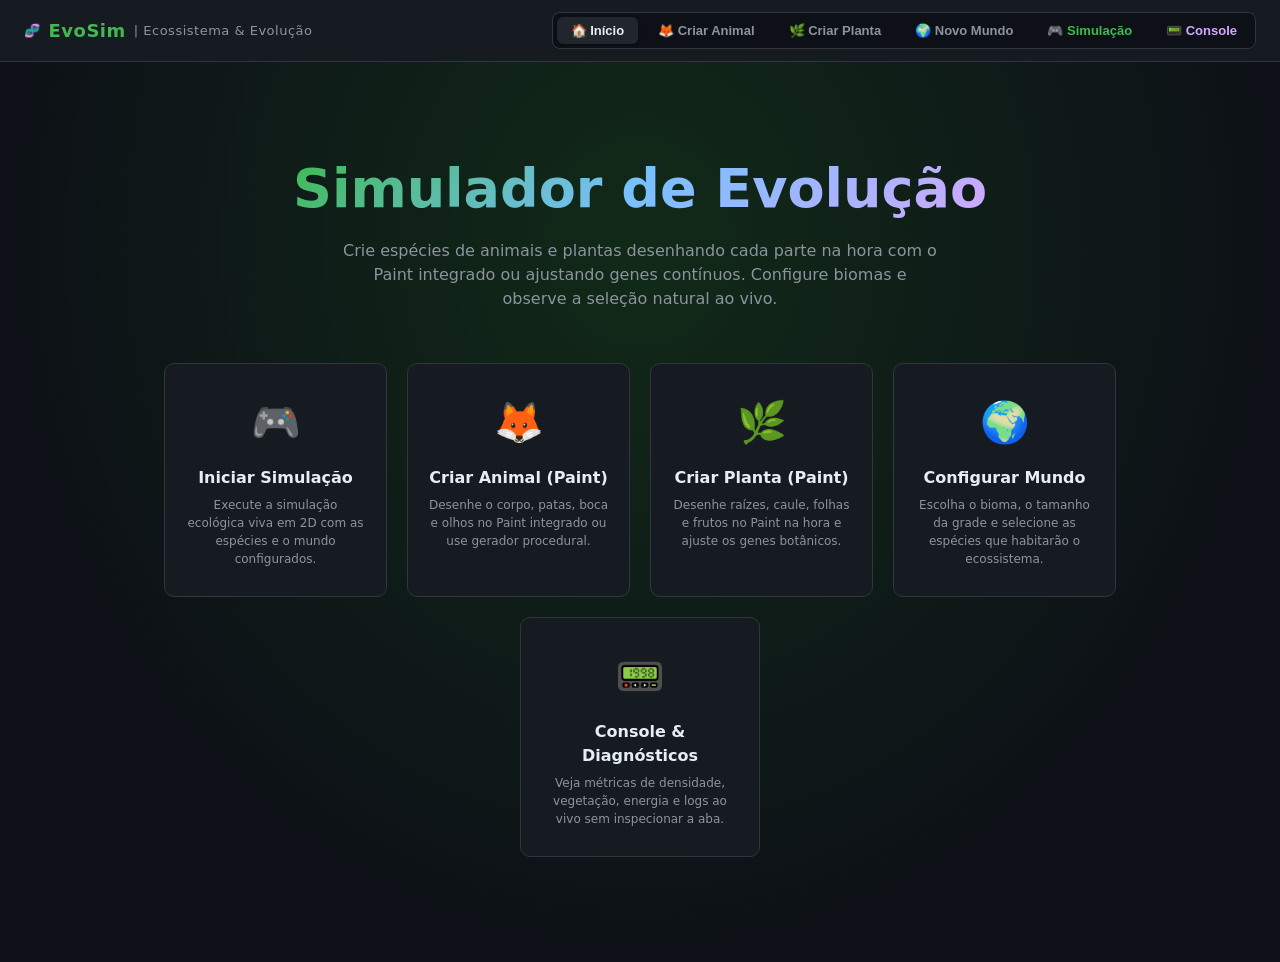
==== commit fd3bf37e: "feat(eco-sim): improve ecological balance, predator hunting AI, and integrated diagnostics console -" ====
--- a/web/index.html
+++ b/web/index.html
@@ -35,6 +35,9 @@
       <button class="nav-tab-btn" data-page="simulation" onclick="showPage('simulation')" style="color:var(--accent);">
         🎮 Simulação
       </button>
+      <button class="nav-tab-btn" data-page="console" onclick="showPage('console')" style="color:var(--accent-purp);">
+        📟 Console
+      </button>
     </nav>
   </header>
 
@@ -74,6 +77,13 @@
         <span class="card-icon">🌍</span>
         <h3>Configurar Mundo</h3>
         <p>Escolha o bioma, o tamanho da grade e selecione as espécies que habitarão o ecossistema.</p>
+      </div>
+
+      <!-- Card Console -->
+      <div class="menu-card" style="--card-accent:#d2a8ff" onclick="showPage('console')">
+        <span class="card-icon">📟</span>
+        <h3>Console & Diagnósticos</h3>
+        <p>Veja métricas de densidade, vegetação, energia e logs ao vivo sem inspecionar a aba.</p>
       </div>
     </div>
   </main>
@@ -614,6 +624,22 @@
               <span>🦊 Total Animais: <strong id="total-animals-badge" style="color:var(--accent);">0</strong></span>
               <span>🌿 Total Plantas: <strong id="total-plants-badge" style="color:var(--accent);">0</strong></span>
             </div>
+            <!-- PAINEL DE TESTES POPULACIONAIS -->
+<div style="display:flex;align-items:center;gap:12px;margin:16px 0;padding:12px;border:1px solid var(--border);border-radius:8px;">
+  <label for="test-profile-select">Perfil de teste:</label>
+
+  <select id="test-profile-select">
+    <option value="A">A - 100 animais</option>
+    <option value="B">B - 400 animais</option>
+    <option value="C">C - 460 animais</option>
+    <option value="D">D - 510 animais</option>
+    <option value="E">E - 590 animais</option>
+  </select>
+
+  <button type="button" class="btn-mini" onclick="applyTestSpeciesProfile()">
+    Aplicar teste
+  </button>
+</div>
           </div>
 
           <!-- SUB-SEÇÃO: ANIMAIS -->
@@ -650,6 +676,48 @@
             <div class="species-count-list" id="world-plants-counts-list"></div>
           </div>
 
+        </div>
+
+        <!-- 4. PARÂMETROS DE EVOLUÇÃO E EQUILÍBRIO -->
+        <div class="world-config" style="margin-top:0;">
+          <h3>4. Parâmetros de Evolução &amp; Equilíbrio</h3>
+          <p style="font-size:12px;color:var(--text-muted);margin-bottom:16px;">Configure a intensidade da evolução e os mecanismos de regulação ecológica. Podem ser ajustados durante a simulação via aba Console do painel lateral.</p>
+
+          <div class="cfg-row">
+            <label>🧬 Multiplicador de Mutações</label>
+            <input type="range" id="world-mutation-rate" min="0.5" max="3.0" step="0.1" value="1.0"
+              oninput="document.getElementById('world-mutation-rate-val').textContent = parseFloat(this.value).toFixed(1) + 'x'" />
+            <span class="cfg-val" id="world-mutation-rate-val">1.0x</span>
+          </div>
+
+          <div class="cfg-row">
+            <label>🥩 Saciedade dos Predadores</label>
+            <input type="range" id="world-predator-satiety" min="40" max="95" step="5" value="65"
+              oninput="document.getElementById('world-predator-satiety-val').textContent = this.value + '%'" />
+            <span class="cfg-val" id="world-predator-satiety-val">65%</span>
+            <span class="cfg-unit">de energia</span>
+          </div>
+
+          <div class="cfg-row">
+            <label>🌱 Taxa do Banco de Sementes</label>
+            <input type="range" id="world-seed-bank" min="0" max="40" step="2" value="14"
+              oninput="document.getElementById('world-seed-bank-val').textContent = this.value + '%'" />
+            <span class="cfg-val" id="world-seed-bank-val">14%</span>
+          </div>
+
+          <div class="cfg-row">
+            <label>⚖️ Homeostase Automática</label>
+            <label style="display:flex;align-items:center;gap:8px;font-size:13px;cursor:pointer;">
+              <input type="checkbox" id="world-auto-homeostasis" checked style="width:16px;height:16px;" />
+              <span id="world-auto-homeostasis-label" style="color:var(--accent);">Ativada</span>
+            </label>
+          </div>
+
+          <div style="display:flex;gap:10px;flex-wrap:wrap;margin-top:14px;">
+            <button type="button" class="btn btn-secondary btn-sm" onclick="applyWorldEvoPreset('sustainable')" style="border-color:var(--accent);color:var(--accent);">🟢 Equilíbrio Estável</button>
+            <button type="button" class="btn btn-secondary btn-sm" onclick="applyWorldEvoPreset('fast-evolution')">⚡ Evolução Acelerada</button>
+            <button type="button" class="btn btn-secondary btn-sm" onclick="applyWorldEvoPreset('hardcore')">🦁 Mundo Selvagem</button>
+          </div>
         </div>
 
         <!-- BOTÃO DE INICIAR -->
@@ -697,6 +765,10 @@
           📊 Gráficos & Mutações
         </button>
 
+        <button class="btn btn-secondary btn-sm" onclick="showPage('console')" title="Abrir Console do Sistema e Diagnósticos">
+          📟 Console
+        </button>
+
         <button class="btn btn-secondary btn-sm" onclick="simFastForward()">
           ⏩ +50 Ticks
         </button>
@@ -731,27 +803,513 @@
         <canvas id="sim-canvas"></canvas>
       </div>
 
-      <!-- PAINEL LATERAL DE INSPEÇÃO E LEGENDA -->
+      <!-- PAINEL LATERAL COM ABAS: INSPETOR | CENSO | CONSOLE -->
       <aside class="sim-sidebar">
-        <h3>🔍 Inspetor de Entidades</h3>
-        <div class="inspector-card" id="sim-inspector">
-          <span style="color:var(--text-dim);font-size:12px;">Clique em um animal ou planta na tela para inspecionar seus genes, energia e comportamento em tempo real.</span>
-        </div>
-
-        <h3 style="margin-top:16px;">📊 Censo por Espécie</h3>
-        <div class="species-census-box" id="sim-species-census">
-          <span style="color:var(--text-dim);font-size:11px;">Carregando censo populacional...</span>
-        </div>
-
-        <h3 style="margin-top:16px;">📖 Guia Ecológico</h3>
-        <div style="font-size:12px;color:var(--text-muted);display:flex;flex-direction:column;gap:8px;line-height:1.4;">
-          <div><strong style="color:var(--text-main);">🌿 Herbívoros:</strong> Buscam plantas para se alimentar. Cuidado com sobrepastoreio: plantas pastadas até a raiz morrem!</div>
-          <div><strong style="color:var(--text-main);">🐺 Carnívoros:</strong> Caçam presas ou comem carcaças. O canibalismo transmite Príons neurodegenerativos.</div>
-          <div><strong style="color:var(--text-main);">🍼 Reprodução:</strong> Requer energia alta e gestação contínua. Em escassez de recursos, fêmeas abortam espontaneamente.</div>
-          <div><strong style="color:var(--text-main);">🥩 Carcaças:</strong> Enriquecem o solo com biomassa que é mineralizada em nitrogênio para as plantas.</div>
-          <div><strong style="color:var(--text-main);">❄️ Estações:</strong> O inverno reduz drasticamente o sol e a chuva, testando a resiliência térmica dos seres.</div>
+        <!-- TABS NAVEGAÇÃO LATERAL -->
+        <div class="sidebar-tabs">
+          <button class="sidebar-tab active" data-sidepanel="inspector" onclick="switchSidePanel('inspector')">🔍 Inspetor</button>
+          <button class="sidebar-tab" data-sidepanel="census" onclick="switchSidePanel('census')">📊 Censo</button>
+          <button class="sidebar-tab" data-sidepanel="console" onclick="switchSidePanel('console')">📟 Console</button>
+        </div>
+
+        <!-- PAINEL 1: INSPETOR -->
+        <div id="sidepanel-inspector" class="sidepanel active">
+          <div class="inspector-card" id="sim-inspector">
+            <span style="color:var(--text-dim);font-size:12px;">Clique em um animal ou planta na tela para inspecionar seus genes, energia e comportamento em tempo real.</span>
+          </div>
+          <h3 style="margin-top:16px;font-size:12px;color:var(--text-dim);">📖 Guia Ecológico</h3>
+          <div style="font-size:11px;color:var(--text-muted);display:flex;flex-direction:column;gap:6px;line-height:1.4;">
+            <div><strong style="color:var(--text-main);">🌿 Herbívoros:</strong> Buscam plantas. Sobrepastoreio mata raízes!</div>
+            <div><strong style="color:var(--text-main);">🐺 Carnívoros:</strong> Caçam presas ou comem carcaças. Canibalismo transmite Príons.</div>
+            <div><strong style="color:var(--text-main);">🍼 Reprodução:</strong> Requer energia alta. Inanição causa aborto.</div>
+            <div><strong style="color:var(--text-main);">🥩 Carcaças:</strong> Mineralizam nitrogênio para as plantas.</div>
+            <div><strong style="color:var(--text-main);">❄️ Estações:</strong> Inverno testa resiliência térmica dos seres.</div>
+          </div>
+        </div>
+
+        <!-- PAINEL 2: CENSO -->
+        <div id="sidepanel-census" class="sidepanel" style="display:none;">
+          <div class="species-census-box" id="sim-species-census">
+            <span style="color:var(--text-dim);font-size:11px;">Carregando censo populacional...</span>
+          </div>
+        </div>
+
+        <!-- PAINEL 3: CONSOLE DE DIAGNÓSTICOS (atualiza a cada 100 ticks) -->
+        <div id="sidepanel-console" class="sidepanel" style="display:none;">
+          <div class="side-console-header">
+            <span id="side-console-tick-badge" style="font-size:11px;color:var(--accent);">Ciclo: 0</span>
+            <span style="font-size:10px;color:var(--text-dim);">Atualiza a cada 100 ticks</span>
+          </div>
+
+          <!-- MÉTRICAS RÁPIDAS EM CARDS COMPACTOS -->
+          <div class="side-diag-grid">
+            <div class="side-diag-card" style="--sc:#3fb950;">
+              <div class="side-diag-label">🌿 Plantas</div>
+              <div class="side-diag-val" id="sc-plants">0</div>
+            </div>
+            <div class="side-diag-card" style="--sc:#79c0ff;">
+              <div class="side-diag-label">🦊 Animais</div>
+              <div class="side-diag-val" id="sc-animals">0</div>
+            </div>
+            <div class="side-diag-card" style="--sc:#ffa657;">
+              <div class="side-diag-label">🌾 Herbívoros</div>
+              <div class="side-diag-val" id="sc-herbivores">0</div>
+            </div>
+            <div class="side-diag-card" style="--sc:#f78166;">
+              <div class="side-diag-label">🐺 Carnívoros</div>
+              <div class="side-diag-val" id="sc-carnivores">0</div>
+            </div>
+            <div class="side-diag-card" style="--sc:#d2a8ff;">
+              <div class="side-diag-label">⚡ E.Média</div>
+              <div class="side-diag-val" id="sc-avg-energy">—</div>
+            </div>
+            <div class="side-diag-card" style="--sc:#e3b341;">
+              <div class="side-diag-label">🏹 Abates/100t</div>
+              <div class="side-diag-val" id="sc-kills">0</div>
+            </div>
+          </div>
+
+          <!-- LOG DE EVENTOS COMPACTO -->
+          <div style="flex:1;min-height:0;display:flex;flex-direction:column;">
+            <div style="font-size:11px;font-weight:700;color:var(--text-dim);margin-bottom:6px;flex-shrink:0;">📜 Log de Eventos</div>
+            <div id="side-console-log" style="font-size:10px;color:var(--text-muted);flex:1;overflow-y:auto;display:flex;flex-direction:column;gap:3px;"></div>
+          </div>
         </div>
       </aside>
+    </div>
+  </section>
+
+  <!-- ════════════════════════════════════════════════
+       PÁGINA 6: CONSOLE DO SISTEMA & DIAGNÓSTICOS EM TEMPO REAL
+  ═════════════════════════════════════════════════ -->
+  <section id="page-console" class="page">
+    <div class="console-header">
+      <div class="console-title-wrap">
+        <span class="console-title-icon">📟</span>
+        <div>
+          <h2>Console do Sistema & Diagnósticos</h2>
+          <p class="console-subtitle">Monitore métricas da vegetação, densidade, energia, IA e controle o equilíbrio ecológico em tempo real sem inspecionar.</p>
+        </div>
+      </div>
+
+      <div class="console-sim-bar">
+        <button id="btn-console-play" class="btn btn-secondary btn-sm" onclick="togglePlayPause()">
+          ⏸️ Pausar
+        </button>
+        <div class="speed-group">
+          <button class="speed-btn console-speed-btn active" data-speed="1" onclick="setSimSpeed(1)">1x</button>
+          <button class="speed-btn console-speed-btn" data-speed="2" onclick="setSimSpeed(2)">2x</button>
+          <button class="speed-btn console-speed-btn" data-speed="5" onclick="setSimSpeed(5)">5x</button>
+          <button class="speed-btn console-speed-btn" data-speed="10" onclick="setSimSpeed(10)">10x</button>
+        </div>
+
+        <div class="sim-badges">
+          <span class="sim-badge" id="console-season-badge">🌸 Primavera</span>
+          <span class="sim-badge" id="console-gen-badge">Geração 1</span>
+          <span class="sim-badge" id="console-tick-badge">Ciclo: 0</span>
+        </div>
+
+        <div class="sim-stats-strip">
+          <span>🦊 <strong id="console-stat-animals">0</strong></span>
+          <span>🌿 <strong id="console-stat-plants">0</strong></span>
+          <span>🥩 <strong id="console-stat-carcasses">0</strong></span>
+        </div>
+
+        <button class="btn btn-primary btn-sm" onclick="showPage('simulation')">
+          🎮 Ir para Simulação
+        </button>
+      </div>
+    </div>
+
+    <!-- SUB-NAVEGAÇÃO DAS OPÇÕES DE CONSOLE -->
+    <div class="console-subnav">
+      <button class="console-tab-btn active" data-subtab="dashboard">
+        📊 Painel de Diagnósticos
+      </button>
+      <button class="console-tab-btn" data-subtab="terminal">
+        📜 Terminal / Log em Tempo Real
+      </button>
+      <button class="console-tab-btn" data-subtab="balance">
+        🎛️ Opções de Equilíbrio & Evolução
+      </button>
+    </div>
+
+    <div class="console-content-container">
+
+      <!-- SUB-ABA 1: PAINEL DE DIAGNÓSTICOS EM CARDS -->
+      <div id="console-subview-dashboard" class="console-subview">
+        <div class="diag-cards-grid">
+
+          <!-- CARD 1: VEGETAÇÃO -->
+          <div class="diag-card" style="--card-color: #3fb950;">
+            <div class="diag-card-header">
+              <span class="diag-icon">🌿</span>
+              <h3>Dinâmica da Vegetação</h3>
+            </div>
+            <div class="diag-card-body">
+              <div class="diag-row">
+                <span>Plantas Vivas no Mapa:</span>
+                <strong class="val-highlight" id="diag-plants-alive">0</strong>
+              </div>
+              <div class="diag-row">
+                <span>Plantas Reproduzidas:</span>
+                <strong id="diag-plants-repro">0</strong>
+              </div>
+              <div class="diag-row">
+                <span>Mortes por Falta de Nutrientes:</span>
+                <strong class="val-warn" id="diag-plants-nutrient-deaths">0</strong>
+              </div>
+              <div class="diag-row">
+                <span>Mortes por Idade / Senescência:</span>
+                <strong id="diag-plants-age-deaths">0</strong>
+              </div>
+              <div class="diag-row">
+                <span>Mortes por Enchentes:</span>
+                <strong id="diag-plants-flood-deaths">0</strong>
+              </div>
+              <div class="diag-row">
+                <span>Remoções por Pastoreio (Raiz Arrancada):</span>
+                <strong class="val-danger" id="diag-plants-grazing-deaths">0</strong>
+              </div>
+              <div class="diag-row">
+                <span>Ciclos com Crescimento Ativo:</span>
+                <strong class="val-success" id="diag-plants-growth-active">0</strong>
+              </div>
+              <div class="diag-row">
+                <span>Crescimento Bloqueado (Falta Nitrogênio):</span>
+                <strong class="val-warn" id="diag-plants-growth-blocked">0</strong>
+              </div>
+            </div>
+          </div>
+
+          <!-- CARD 2: DENSIDADE & POPULAÇÃO -->
+          <div class="diag-card" style="--card-color: #79c0ff;">
+            <div class="diag-card-header">
+              <span class="diag-icon">👥</span>
+              <h3>Densidade Populacional & Biometria</h3>
+            </div>
+            <div class="diag-card-body">
+              <div class="diag-row">
+                <span>População Total:</span>
+                <strong class="val-highlight" id="diag-pop-total">0</strong>
+              </div>
+              <div class="diag-row">
+                <span>Herbívoros / Onívoros:</span>
+                <strong class="val-success" id="diag-pop-herbivores">0</strong>
+              </div>
+              <div class="diag-row">
+                <span>Carnívoros / Predadores:</span>
+                <strong class="val-danger" id="diag-pop-carnivores">0</strong>
+              </div>
+              <div class="diag-row">
+                <span>Média de Vizinhos Próximos:</span>
+                <strong id="diag-pop-avg-neighbors">0</strong>
+              </div>
+              <div class="diag-row">
+                <span>Máximo de Vizinhos Agrupados:</span>
+                <strong id="diag-pop-max-neighbors">0</strong>
+              </div>
+              <div class="diag-row">
+                <span>Animais Aglomerados (>2 vizinhos):</span>
+                <strong id="diag-pop-above-two">0</strong>
+              </div>
+              <div class="diag-row">
+                <span>Superlotação Severa (>4 vizinhos):</span>
+                <strong class="val-warn" id="diag-pop-above-four">0</strong>
+              </div>
+              <div class="diag-row">
+                <span>Porte Carnívoros (Mín / Méd / Máx):</span>
+                <span><strong id="diag-pop-min-carn-size">0</strong> / <strong id="diag-pop-avg-carn-size">0</strong> / <strong id="diag-pop-max-carn-size">0</strong></span>
+              </div>
+              <div class="diag-row">
+                <span>Animais Infectados / Doentes:</span>
+                <strong class="val-purp" id="diag-pop-diseased">0</strong>
+              </div>
+            </div>
+          </div>
+
+          <!-- CARD 3: BALANÇO ENERGÉTICO -->
+          <div class="diag-card" style="--card-color: #ffa657;">
+            <div class="diag-card-header">
+              <span class="diag-icon">⚡</span>
+              <h3>Balanço Energético</h3>
+            </div>
+            <div class="diag-card-body">
+              <div class="diag-row">
+                <span>Energia Média Geral:</span>
+                <strong class="val-highlight" id="diag-energy-avg-gen">0</strong>
+              </div>
+              <div class="diag-row">
+                <span>Energia Média dos Herbívoros:</span>
+                <strong class="val-success" id="diag-energy-avg-herb">0</strong>
+              </div>
+              <div class="diag-row">
+                <span>Energia Média dos Carnívoros:</span>
+                <strong class="val-danger" id="diag-energy-avg-carn">0</strong>
+              </div>
+              <div class="diag-row">
+                <span>Animais em Estado Crítico (Energia &lt; 25):</span>
+                <strong class="val-danger" id="diag-energy-critical">0</strong>
+              </div>
+              <div class="diag-row">
+                <span>Animais Doentes em Estado Crítico:</span>
+                <strong class="val-purp" id="diag-energy-critical-sick">0</strong>
+              </div>
+            </div>
+          </div>
+
+          <!-- CARD 4: MORTALIDADE -->
+          <div class="diag-card" style="--card-color: #f78166;">
+            <div class="diag-card-header">
+              <span class="diag-icon">💀</span>
+              <h3>Mortalidade Acumulada</h3>
+            </div>
+            <div class="diag-card-body">
+              <div class="diag-row">
+                <span>Mortes por Falta de Energia (Fome):</span>
+                <strong class="val-danger" id="diag-mort-energy">0</strong>
+              </div>
+              <div class="diag-row">
+                <span>Mortes por Idade / Senescência:</span>
+                <strong id="diag-mort-age">0</strong>
+              </div>
+              <div class="diag-row">
+                <span>Mortes de Animais Saudáveis:</span>
+                <strong id="diag-mort-healthy">0</strong>
+              </div>
+              <div class="diag-row">
+                <span>Mortes de Animais Infectados / Doentes:</span>
+                <strong class="val-purp" id="diag-mort-sick">0</strong>
+              </div>
+              <div class="diag-row">
+                <span>Mortes Juvenis (&lt; 50 ciclos):</span>
+                <strong class="val-warn" id="diag-mort-juvenile">0</strong>
+              </div>
+              <div class="diag-row">
+                <span>Mortes Adultas (&ge; 50 ciclos):</span>
+                <strong id="diag-mort-adult">0</strong>
+              </div>
+            </div>
+          </div>
+
+          <!-- CARD 5: IA & COMPORTAMENTO -->
+          <div class="diag-card" style="--card-color: #d2a8ff;">
+            <div class="diag-card-header">
+              <span class="diag-icon">🧠</span>
+              <h3>IA & Comportamento Trófico</h3>
+            </div>
+            <div class="diag-card-body">
+              <div class="diag-row">
+                <span>Percepção Visual Média (Herbívoros):</span>
+                <strong id="diag-ai-herb-vision-avg">0</strong>
+              </div>
+              <div class="diag-row">
+                <span>Percepção Visual Máxima (Herbívoros):</span>
+                <strong class="val-highlight" id="diag-ai-herb-vision-max">0</strong>
+              </div>
+              <div class="diag-row">
+                <span>Percepção Visual Média (Predadores):</span>
+                <strong id="diag-ai-pred-vision-avg">0</strong>
+              </div>
+              <div class="diag-row">
+                <span>Eventos de Fuga Bem-Sucedidos:</span>
+                <strong class="val-success" id="diag-ai-flee-events">0</strong>
+              </div>
+              <div class="diag-row">
+                <span>Refeições Herbívoras Realizadas:</span>
+                <strong id="diag-ai-herb-meals">0</strong>
+              </div>
+              <div class="diag-row">
+                <span>Refeições de Carcaças (Herbívoro / Carnívoro):</span>
+                <span><strong id="diag-ai-herb-carcass-meals">0</strong> / <strong id="diag-ai-carn-carcass-meals">0</strong></span>
+              </div>
+              <div class="diag-row">
+                <span>Abates de Outras Espécies (Presas / Carnívoros):</span>
+                <span><strong id="diag-ai-kills-prey">0</strong> / <strong id="diag-ai-kills-carn">0</strong></span>
+              </div>
+              <div class="diag-row">
+                <span>Ataques Canibais &amp; Infecções por Príon:</span>
+                <span><strong class="val-danger" id="diag-ai-cannibal">0</strong> / <strong class="val-purp" id="diag-ai-prion">0</strong></span>
+              </div>
+              <div class="diag-row">
+                <span>Distância Média de Localização de Carcaças:</span>
+                <strong id="diag-ai-carcass-dist-avg">0</strong>
+              </div>
+            </div>
+          </div>
+
+          <!-- CARD 6: SOLO & NITROGÊNIO -->
+          <div class="diag-card" style="--card-color: #e3b341;">
+            <div class="diag-card-header">
+              <span class="diag-icon">🧪</span>
+              <h3>Fertilidade do Solo por Bioma</h3>
+            </div>
+            <div class="diag-card-body">
+              <table class="diag-table">
+                <thead>
+                  <tr>
+                    <th>Bioma</th>
+                    <th>Células</th>
+                    <th>N Médio</th>
+                    <th>Mín</th>
+                    <th>Máx</th>
+                  </tr>
+                </thead>
+                <tbody id="diag-soil-table-body">
+                  <tr><td colspan="5" style="text-align:center;color:var(--text-muted);">Aguardando primeiro diagnóstico de solo...</td></tr>
+                </tbody>
+              </table>
+            </div>
+          </div>
+
+        </div>
+      </div>
+
+      <!-- SUB-ABA 2: TERMINAL / LOG EM TEMPO REAL -->
+      <div id="console-subview-terminal" class="console-subview" style="display:none;">
+        <div class="terminal-controls-bar">
+          <div class="terminal-filters">
+            <button class="terminal-filter-btn active" data-filter="all">Todos</button>
+            <button class="terminal-filter-btn" data-filter="vegetation">🌿 Vegetação</button>
+            <button class="terminal-filter-btn" data-filter="density">👥 População</button>
+            <button class="terminal-filter-btn" data-filter="energy">⚡ Energia</button>
+            <button class="terminal-filter-btn" data-filter="mortality">💀 Mortes</button>
+            <button class="terminal-filter-btn" data-filter="ai">🧠 IA</button>
+            <button class="terminal-filter-btn" data-filter="soil">🧪 Solo</button>
+            <button class="terminal-filter-btn" data-filter="evolution">🧬 Evolução</button>
+            <button class="terminal-filter-btn" data-filter="warnings">⚠️ Alertas/Erros</button>
+          </div>
+
+          <div class="terminal-search-wrap">
+            <input type="text" id="console-search-input" placeholder="🔍 Buscar nos logs..." class="console-input" />
+          </div>
+
+          <div class="terminal-actions">
+            <label class="console-checkbox-label">
+              <input type="checkbox" id="console-autoscroll-cb" checked /> Auto-scroll
+            </label>
+            <button class="btn-mini" onclick="systemConsole.copyAllLogs()">📋 Copiar Tudo</button>
+            <button class="btn-mini" onclick="systemConsole.downloadLogs()">⬇️ Baixar (.txt)</button>
+            <button class="btn-mini btn-danger-mini" onclick="systemConsole.clearLogs()">🗑️ Limpar</button>
+          </div>
+        </div>
+
+        <div class="console-terminal-body" id="console-terminal-body">
+          <div id="console-terminal-lines"></div>
+        </div>
+      </div>
+
+      <!-- SUB-ABA 3: OPÇÕES DE EQUILÍBRIO & EVOLUÇÃO -->
+      <div id="console-subview-balance" class="console-subview" style="display:none;">
+        <div class="balance-settings-layout">
+
+          <!-- PRESETS RÁPIDOS -->
+          <div class="balance-section">
+            <h3>⚡ Modos de Equilíbrio & Evolução (1 Clique)</h3>
+            <p class="balance-desc">Aplique configurações recomendadas que combinam sobrevivência estável com contínua especiação e mutação genética.</p>
+            <div class="balance-presets-grid">
+              <div class="balance-preset-card" onclick="systemConsole.applyPreset('sustainable')">
+                <span class="preset-badge-icon">🟢</span>
+                <h4>Equilíbrio Sustentável (Recomendado)</h4>
+                <p>Ciclos de Lotka-Volterra harmônicos: plantas regeneram raízes, presas usam percepção para fugir e predadores saciados descansam. A evolução continua normalmente.</p>
+                <button class="btn btn-primary btn-sm" style="margin-top:10px;">Aplicar Equilíbrio</button>
+              </div>
+
+              <div class="balance-preset-card" onclick="systemConsole.applyPreset('accelerated-evolution')">
+                <span class="preset-badge-icon">⚡</span>
+                <h4>Evolução Acelerada</h4>
+                <p>Taxa de mutações dobrada (2.2x), alta diversificação morfológica e novas espécies surgindo a cada geração com suporte regenerativo ao ecossistema.</p>
+                <button class="btn btn-secondary btn-sm" style="margin-top:10px;">Ativar Evolução Rápida</button>
+              </div>
+
+              <div class="balance-preset-card" onclick="systemConsole.applyPreset('hardcore')">
+                <span class="preset-badge-icon">🦁</span>
+                <h4>Mundo Selvagem (Hardcore)</h4>
+                <p>Sem amortecedores ecológicos ou banco de sementes protegido. Seleção natural crua e impiedosa com risco real de extinção em massa.</p>
+                <button class="btn btn-secondary btn-sm" style="margin-top:10px;">Modo Selvagem</button>
+              </div>
+
+              <div class="balance-preset-card" onclick="systemConsole.applyPreset('emergency-rescue')">
+                <span class="preset-badge-icon">🚑</span>
+                <h4>Socorro Ecológico Imediato</h4>
+                <p>Injeta nitrogênio e umidade no solo, planta novas mudas caso a flora tenha sumido e cura animais doentes para impedir a extinção terminal da rodada atual.</p>
+                <button class="btn btn-secondary btn-sm" style="margin-top:10px;">Executar Resgate</button>
+              </div>
+            </div>
+          </div>
+
+          <!-- CONTROLES FINOS -->
+          <div class="balance-section" style="margin-top:24px;">
+            <h3>🎛️ Ajustes Finos dos Mecanismos Ecológicos</h3>
+            <p class="balance-desc">Ajuste parâmetros individuais em tempo real sem precisar reiniciar o mundo.</p>
+
+            <div class="balance-sliders-grid">
+
+              <!-- Auto-Homeostase -->
+              <div class="balance-control-card">
+                <div class="control-header">
+                  <label class="control-title">⚖️ Homeostase Automática</label>
+                  <input type="checkbox" id="setting-auto-homeostasis" onchange="systemConsole.applyBalanceSetting('autoHomeostasis', this.checked)" checked />
+                </div>
+                <p class="control-help">Mantém amortecedores ecológicos dinâmicos (impede que herbívoros exterminem 100% das raízes ou predadores matem presas sem parar).</p>
+              </div>
+
+              <!-- Banco de Sementes -->
+              <div class="balance-control-card">
+                <div class="control-header">
+                  <label class="control-title">🌱 Banco de Sementes no Solo</label>
+                  <span class="control-val" id="val-seed-bank">14%</span>
+                </div>
+                <input type="range" id="setting-seed-bank" min="0" max="40" step="2" value="14" oninput="document.getElementById('val-seed-bank').textContent = this.value + '%'; systemConsole.applyBalanceSetting('seedBankRate', this.value / 100);" />
+                <p class="control-help">Frequência com que o solo fértil gera brotos pioneiros quando a vegetação cai abaixo do limite de segurança.</p>
+              </div>
+
+              <!-- Resiliência ao Pastoreio -->
+              <div class="balance-control-card">
+                <div class="control-header">
+                  <label class="control-title">🛡️ Resiliência Radicular ao Pastoreio</label>
+                  <span class="control-val" id="val-grazing-resilience">85%</span>
+                </div>
+                <input type="range" id="setting-grazing-resilience" min="40" max="100" step="5" value="85" oninput="document.getElementById('val-grazing-resilience').textContent = this.value + '%'; systemConsole.applyBalanceSetting('grazingResilience', this.value / 100);" />
+                <p class="control-help">Porcentagem de preservação das raízes após mordidas. Quanto maior, mais rápido as plantas rebrotam após serem pastadas.</p>
+              </div>
+
+              <!-- Saciedade de Predadores -->
+              <div class="balance-control-card">
+                <div class="control-header">
+                  <label class="control-title">🥩 Saciedade dos Predadores</label>
+                  <span class="control-val" id="val-predator-satiety">65%</span>
+                </div>
+                <input type="range" id="setting-predator-satiety" min="40" max="95" step="5" value="65" oninput="document.getElementById('val-predator-satiety').textContent = this.value + '%'; systemConsole.applyBalanceSetting('predatorSatietyThreshold', this.value / 100);" />
+                <p class="control-help">Predadores com energia acima deste valor descansam em vez de caçar, dando tempo para as presas se multiplicarem.</p>
+              </div>
+
+              <!-- Fuga Dinâmica -->
+              <div class="balance-control-card">
+                <div class="control-header">
+                  <label class="control-title">👁️ Fuga Baseada na Visão da Presa</label>
+                  <span class="control-val" id="val-flee-perception">100%</span>
+                </div>
+                <input type="range" id="setting-flee-perception" min="50" max="200" step="10" value="100" oninput="document.getElementById('val-flee-perception').textContent = this.value + '%'; systemConsole.applyBalanceSetting('fleePerceptionFactor', this.value / 100);" />
+                <p class="control-help">Presas com mutação de maior percepção visual detectam o predador antes e fogem com antecedência, gerando seleção natural real.</p>
+              </div>
+
+              <!-- Taxa de Mutação -->
+              <div class="balance-control-card">
+                <div class="control-header">
+                  <label class="control-title">🧬 Multiplicador de Mutações</label>
+                  <span class="control-val" id="val-mutation-multiplier">1.0x</span>
+                </div>
+                <input type="range" id="setting-mutation-multiplier" min="0.5" max="3.0" step="0.1" value="1.0" oninput="document.getElementById('val-mutation-multiplier').textContent = parseFloat(this.value).toFixed(1) + 'x'; systemConsole.applyBalanceSetting('mutationRateMultiplier', parseFloat(this.value));" />
+                <p class="control-help">Controla a intensidade das mutações a cada reprodução. Valores maiores produzem novas espécies mais rapidamente.</p>
+              </div>
+
+            </div>
+          </div>
+
+        </div>
+      </div>
+
     </div>
   </section>
 
@@ -899,6 +1457,7 @@
   <script src="js/renderer.js"></script>
   <script src="js/paint.js"></script>
   <script src="js/simulation.js"></script>
+  <script src="js/console.js"></script>
   <script src="js/analytics.js"></script>
   <script src="js/app.js"></script>
 </body>
--- a/web/css/style.css
+++ b/web/css/style.css
@@ -893,8 +893,8 @@
   border-left: 1px solid var(--border);
   display: flex;
   flex-direction: column;
-  overflow-y: auto;
-  padding: 16px;
+  overflow: hidden;
+  padding: 0;
 }
 .sim-sidebar h3 {
   font-size: 11px;
@@ -904,6 +904,87 @@
   letter-spacing: 1px;
   margin-bottom: 10px;
 }
+
+/* ── TABS DO PAINEL LATERAL ── */
+.sidebar-tabs {
+  display: flex;
+  border-bottom: 1px solid var(--border);
+  background: var(--bg-card);
+  flex-shrink: 0;
+}
+.sidebar-tab {
+  flex: 1;
+  padding: 8px 4px;
+  font-size: 10px;
+  font-weight: 700;
+  text-transform: uppercase;
+  letter-spacing: .6px;
+  background: none;
+  border: none;
+  border-bottom: 2px solid transparent;
+  color: var(--text-dim);
+  cursor: pointer;
+  transition: color .15s, border-color .15s;
+}
+.sidebar-tab:hover { color: var(--text-main); }
+.sidebar-tab.active {
+  color: var(--accent);
+  border-bottom-color: var(--accent);
+}
+.sidepanel {
+  flex: 1;
+  padding: 14px;
+  overflow-y: auto;
+  display: none;
+  flex-direction: column;
+}
+.sidepanel.active { display: flex; }
+
+/* ── MINI CARDS DO CONSOLE LATERAL ── */
+.side-console-header {
+  display: flex;
+  justify-content: space-between;
+  align-items: center;
+  margin-bottom: 10px;
+}
+.side-diag-grid {
+  display: grid;
+  grid-template-columns: 1fr 1fr;
+  gap: 6px;
+  margin-bottom: 10px;
+  flex-shrink: 0;
+}
+.side-diag-card {
+  background: var(--bg-card);
+  border: 1px solid var(--border);
+  border-left: 3px solid var(--sc, var(--accent));
+  border-radius: 6px;
+  padding: 6px 8px;
+}
+.side-diag-label {
+  font-size: 9px;
+  color: var(--text-dim);
+  text-transform: uppercase;
+  letter-spacing: .5px;
+  margin-bottom: 2px;
+}
+.side-diag-val {
+  font-size: 16px;
+  font-weight: 700;
+  color: var(--sc, var(--accent));
+  font-variant-numeric: tabular-nums;
+}
+#side-console-log .sc-line {
+  font-family: 'Fira Code', monospace;
+  font-size: 10px;
+  color: var(--text-muted);
+  padding: 2px 4px;
+  border-radius: 3px;
+  line-height: 1.4;
+  word-break: break-word;
+}
+#side-console-log .sc-line.sc-warn { color: #e3b341; }
+#side-console-log .sc-line.sc-err  { color: #f78166; }
 .inspector-card {
   background: var(--bg-card);
   border: 1px solid var(--border);
@@ -1078,4 +1159,432 @@
   border: 1px solid var(--border);
   border-radius: 8px;
   max-width: 100%;
-}+}
+
+
+/* ====================================================
+   PÁGINA: CONSOLE DO SISTEMA & DIAGNÓSTICOS AO VIVO
+   ==================================================== */
+
+.console-header {
+  padding: 18px 28px;
+  background: var(--bg-panel);
+  border-bottom: 1px solid var(--border);
+  display: flex;
+  flex-direction: column;
+  gap: 16px;
+}
+
+.console-title-wrap {
+  display: flex;
+  align-items: center;
+  gap: 14px;
+}
+
+.console-title-icon {
+  font-size: 32px;
+  line-height: 1;
+}
+
+.console-header h2 {
+  font-size: 20px;
+  font-weight: 700;
+  color: var(--text-main);
+  margin-bottom: 2px;
+}
+
+.console-subtitle {
+  color: var(--text-muted);
+  font-size: 13px;
+}
+
+.console-sim-bar {
+  display: flex;
+  align-items: center;
+  flex-wrap: wrap;
+  gap: 12px;
+  padding: 10px 14px;
+  background: var(--bg-card);
+  border: 1px solid var(--border);
+  border-radius: var(--radius);
+}
+
+.console-subnav {
+  display: flex;
+  gap: 8px;
+  padding: 10px 28px;
+  background: #11151c;
+  border-bottom: 1px solid var(--border);
+}
+
+.console-tab-btn {
+  background: none;
+  border: none;
+  color: var(--text-muted);
+  padding: 8px 18px;
+  border-radius: 6px;
+  font-size: 13px;
+  font-weight: 600;
+  cursor: pointer;
+  transition: all 0.15s ease;
+}
+
+.console-tab-btn.active {
+  background: var(--bg-card);
+  color: var(--accent-purp);
+  border: 1px solid var(--border);
+  box-shadow: 0 2px 8px rgba(0,0,0,0.3);
+}
+
+.console-tab-btn:hover:not(.active) {
+  color: var(--text-main);
+  background: rgba(255,255,255,0.05);
+}
+
+.console-content-container {
+  padding: 24px 28px;
+  background: var(--bg-dark);
+  flex: 1;
+}
+
+/* ── CARDS DE DIAGNÓSTICOS ────────────────────────── */
+.diag-cards-grid {
+  display: grid;
+  grid-template-columns: repeat(auto-fit, minmax(360px, 1fr));
+  gap: 20px;
+}
+
+.diag-card {
+  background: var(--bg-card);
+  border: 1px solid var(--border);
+  border-top: 3px solid var(--card-color, var(--accent));
+  border-radius: var(--radius);
+  padding: 18px;
+  display: flex;
+  flex-direction: column;
+  gap: 12px;
+  box-shadow: 0 4px 16px rgba(0,0,0,0.25);
+}
+
+.diag-card-header {
+  display: flex;
+  align-items: center;
+  gap: 10px;
+  border-bottom: 1px solid var(--border);
+  padding-bottom: 10px;
+}
+
+.diag-card-header h3 {
+  font-size: 15px;
+  font-weight: 700;
+  color: var(--text-main);
+}
+
+.diag-icon {
+  font-size: 18px;
+}
+
+.diag-card-body {
+  display: flex;
+  flex-direction: column;
+  gap: 7px;
+}
+
+.diag-row {
+  display: flex;
+  justify-content: space-between;
+  align-items: center;
+  font-size: 13px;
+  color: var(--text-muted);
+  padding: 4px 0;
+  border-bottom: 1px solid rgba(255,255,255,0.03);
+}
+
+.diag-row strong {
+  color: var(--text-main);
+  font-weight: 700;
+}
+
+.val-highlight { color: #58a6ff !important; }
+.val-success   { color: #3fb950 !important; }
+.val-danger    { color: #f85149 !important; }
+.val-warn      { color: #e3b341 !important; }
+.val-purp      { color: #d2a8ff !important; }
+
+/* Tabela de Biomas e Nitrogênio */
+.diag-table {
+  width: 100%;
+  border-collapse: collapse;
+  font-size: 12px;
+  text-align: left;
+}
+
+.diag-table th {
+  color: var(--text-muted);
+  font-weight: 600;
+  padding: 6px 8px;
+  border-bottom: 1px solid var(--border);
+}
+
+.diag-table td {
+  padding: 8px;
+  color: var(--text-main);
+  border-bottom: 1px solid rgba(255,255,255,0.04);
+}
+
+.badge-num {
+  background: var(--bg-hover);
+  padding: 2px 6px;
+  border-radius: 4px;
+  font-family: monospace;
+  color: var(--accent-warm);
+}
+
+/* ── TERMINAL EM TEMPO REAL ────────────────────────── */
+.terminal-controls-bar {
+  display: flex;
+  flex-wrap: wrap;
+  align-items: center;
+  justify-content: space-between;
+  gap: 12px;
+  background: var(--bg-card);
+  padding: 10px 16px;
+  border: 1px solid var(--border);
+  border-radius: 8px 8px 0 0;
+}
+
+.terminal-filters {
+  display: flex;
+  flex-wrap: wrap;
+  gap: 6px;
+}
+
+.terminal-filter-btn {
+  background: var(--bg-panel);
+  border: 1px solid var(--border);
+  color: var(--text-muted);
+  padding: 4px 10px;
+  border-radius: 6px;
+  font-size: 11px;
+  cursor: pointer;
+  transition: all 0.15s;
+}
+
+.terminal-filter-btn.active, .terminal-filter-btn:hover {
+  background: var(--border-light);
+  color: var(--text-main);
+}
+
+.terminal-search-wrap {
+  flex: 1;
+  min-width: 180px;
+  max-width: 320px;
+}
+
+.console-input {
+  width: 100%;
+  background: var(--bg-dark);
+  border: 1px solid var(--border);
+  color: var(--text-main);
+  padding: 6px 12px;
+  border-radius: 6px;
+  font-size: 12px;
+  outline: none;
+}
+
+.console-input:focus {
+  border-color: var(--accent-purp);
+}
+
+.terminal-actions {
+  display: flex;
+  align-items: center;
+  gap: 8px;
+}
+
+.console-checkbox-label {
+  display: flex;
+  align-items: center;
+  gap: 6px;
+  font-size: 12px;
+  color: var(--text-muted);
+  cursor: pointer;
+  user-select: none;
+}
+
+.btn-danger-mini {
+  color: #f85149 !important;
+}
+
+.btn-danger-mini:hover {
+  background: rgba(248,81,73,0.15) !important;
+}
+
+.console-terminal-body {
+  height: calc(100vh - 290px);
+  min-height: 480px;
+  background: #060a0f;
+  border: 1px solid var(--border);
+  border-top: none;
+  border-radius: 0 0 8px 8px;
+  padding: 14px 16px;
+  overflow-y: auto;
+  font-family: 'Consolas', 'Courier New', monospace;
+  font-size: 12px;
+  line-height: 1.6;
+}
+
+.terminal-line {
+  display: flex;
+  gap: 12px;
+  padding: 2px 0;
+  word-break: break-word;
+  white-space: pre-wrap;
+  border-bottom: 1px solid rgba(255,255,255,0.02);
+}
+
+.term-time {
+  color: var(--text-dim);
+  font-size: 11px;
+  flex-shrink: 0;
+  user-select: none;
+}
+
+.term-cat {
+  padding: 1px 6px;
+  border-radius: 4px;
+  font-size: 10px;
+  font-weight: 700;
+  flex-shrink: 0;
+  height: fit-content;
+  user-select: none;
+}
+
+.cat-vegetation .term-cat { background: rgba(63, 185, 80, 0.18); color: #56d364; }
+.cat-density .term-cat    { background: rgba(121, 192, 255, 0.18); color: #79c0ff; }
+.cat-energy .term-cat     { background: rgba(255, 166, 87, 0.18); color: #ffa657; }
+.cat-mortality .term-cat  { background: rgba(247, 129, 102, 0.18); color: #f78166; }
+.cat-ai .term-cat         { background: rgba(210, 168, 255, 0.18); color: #d2a8ff; }
+.cat-soil .term-cat       { background: rgba(227, 179, 65, 0.18); color: #e3b341; }
+.cat-evolution .term-cat  { background: rgba(88, 166, 255, 0.25); color: #58a6ff; }
+.cat-system .term-cat     { background: rgba(139, 148, 158, 0.15); color: #8b949e; }
+
+.term-msg {
+  color: var(--text-main);
+}
+
+.line-warn .term-msg { color: #e3b341; }
+.line-error .term-msg { color: #f85149; }
+
+/* ── SUB-ABA DE EQUILÍBRIO & EVOLUÇÃO ────────────────── */
+.balance-settings-layout {
+  display: flex;
+  flex-direction: column;
+  gap: 20px;
+  max-width: 1100px;
+  margin: 0 auto;
+}
+
+.balance-section h3 {
+  font-size: 17px;
+  font-weight: 700;
+  color: var(--text-main);
+  margin-bottom: 4px;
+}
+
+.balance-desc {
+  color: var(--text-muted);
+  font-size: 13px;
+  margin-bottom: 16px;
+}
+
+.balance-presets-grid {
+  display: grid;
+  grid-template-columns: repeat(auto-fit, minmax(240px, 1fr));
+  gap: 16px;
+}
+
+.balance-preset-card {
+  background: var(--bg-card);
+  border: 1px solid var(--border);
+  border-radius: var(--radius);
+  padding: 16px;
+  display: flex;
+  flex-direction: column;
+  gap: 8px;
+  cursor: pointer;
+  transition: all 0.2s ease;
+}
+
+.balance-preset-card:hover {
+  border-color: var(--accent-purp);
+  transform: translateY(-2px);
+  box-shadow: 0 6px 20px rgba(0,0,0,0.4);
+}
+
+.preset-badge-icon {
+  font-size: 24px;
+}
+
+.balance-preset-card h4 {
+  font-size: 14px;
+  font-weight: 700;
+  color: var(--text-main);
+}
+
+.balance-preset-card p {
+  font-size: 12px;
+  color: var(--text-muted);
+  line-height: 1.4;
+  flex: 1;
+}
+
+.balance-sliders-grid {
+  display: grid;
+  grid-template-columns: repeat(auto-fit, minmax(320px, 1fr));
+  gap: 18px;
+}
+
+.balance-control-card {
+  background: var(--bg-card);
+  border: 1px solid var(--border);
+  border-radius: var(--radius);
+  padding: 16px;
+  display: flex;
+  flex-direction: column;
+  gap: 10px;
+}
+
+.control-header {
+  display: flex;
+  justify-content: space-between;
+  align-items: center;
+}
+
+.control-title {
+  font-weight: 600;
+  font-size: 13px;
+  color: var(--text-main);
+}
+
+.control-val {
+  background: var(--bg-panel);
+  border: 1px solid var(--border);
+  padding: 2px 8px;
+  border-radius: 4px;
+  font-size: 12px;
+  font-weight: 700;
+  color: var(--accent);
+}
+
+.control-help {
+  font-size: 11px;
+  color: var(--text-muted);
+  line-height: 1.4;
+}
+
+.balance-control-card input[type="range"] {
+  width: 100%;
+  accent-color: var(--accent);
+  cursor: pointer;
+}
